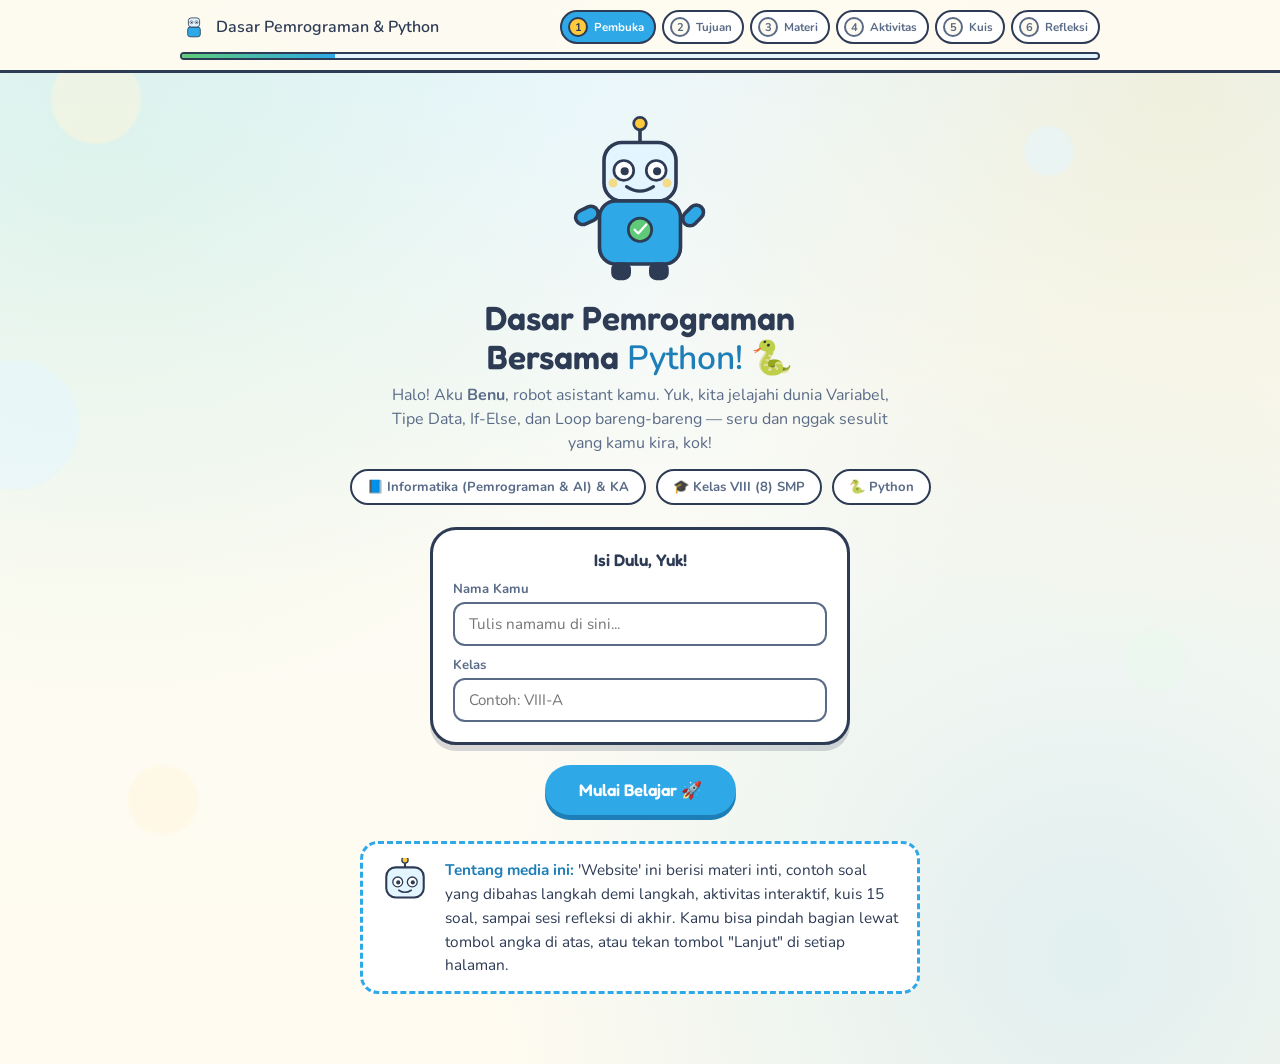
==== materi/basicProg_Python.html @ e9751163 "adding my 1st matter yay lets celebrate! XD" ====
<!DOCTYPE html>
<html lang="id">
<head>
<meta charset="UTF-8">
<meta name="viewport" content="width=device-width, initial-scale=1.0">
<title>Petualangan Koding Bersama Python — Kelas 8 SMP</title>
<link rel="preconnect" href="https://fonts.googleapis.com">
<link rel="preconnect" href="https://fonts.gstatic.com" crossorigin>
<link href="https://fonts.googleapis.com/css2?family=Fredoka:wght@400;500;600;700&family=Nunito:wght@400;600;700;800&family=Fira+Code:wght@400;500&display=swap" rel="stylesheet">
<style>
:root{
  --blue:#2FA8E8; --blue-dark:#1E7FB8; --blue-light:#E3F5FF;
  --yellow:#FFC93C; --yellow-dark:#E8A800; --yellow-light:#FFF6DC;
  --green:#5FCB79; --green-dark:#3FA857; --green-light:#E7F9EC;
  --red:#FF6F6F; --red-dark:#E14F4F; --red-light:#FFEBEB;
  --navy:#2D3B55; --navy-soft:#5A6B87;
  --cream:#FFFBF0; --white:#FFFFFF;
  --editor:#25324A; --editor-line:#3A4A68;
  --radius-lg:26px; --radius-md:18px; --radius-sm:12px;
}
*{margin:0;padding:0;box-sizing:border-box;}
html{scroll-behavior:smooth;}
body{
  font-family:'Nunito',sans-serif;
  background:
    radial-gradient(circle at 8% 12%, rgba(95,203,121,0.12) 0, transparent 40%),
    radial-gradient(circle at 92% 8%, rgba(255,201,60,0.16) 0, transparent 38%),
    radial-gradient(circle at 85% 90%, rgba(47,168,232,0.14) 0, transparent 42%),
    linear-gradient(180deg,#EAF7FF 0%, #FDFBF3 55%, #FFFBF0 100%);
  color:var(--navy);
  min-height:100vh;
  overflow-x:hidden;
  padding-bottom:40px;
}
h1,h2,h3,h4,.font-heading{font-family:'Fredoka',sans-serif;font-weight:600;}
p,li,label,span,input,textarea,button{font-family:'Nunito',sans-serif;}
code,.code-font{font-family:'Fira Code',monospace;}
a{color:var(--blue-dark);}
button{cursor:pointer;border:none;font-family:'Fredoka',sans-serif;}
::selection{background:var(--yellow);color:var(--navy);}

/* ===== decorative floating shapes (background only) ===== */
.bg-shapes{position:fixed;inset:0;z-index:-1;pointer-events:none;overflow:hidden;}
.bg-shapes span{position:absolute;border-radius:50%;opacity:0.5;filter:blur(1px);}
.bg-shapes span:nth-child(1){width:90px;height:90px;background:var(--yellow-light);top:6%;left:4%;}
.bg-shapes span:nth-child(2){width:60px;height:60px;background:var(--green-light);top:70%;left:88%;}
.bg-shapes span:nth-child(3){width:130px;height:130px;background:var(--blue-light);top:40%;left:-4%;}
.bg-shapes span:nth-child(4){width:70px;height:70px;background:var(--yellow-light);top:85%;left:10%;}
.bg-shapes span:nth-child(5){width:50px;height:50px;background:var(--blue-light);top:14%;left:80%;}

/* ===== top progress / nav ===== */
.topbar{
  position:sticky;top:0;z-index:50;
  background:rgba(255,251,240,0.92);backdrop-filter:blur(6px);
  border-bottom:3px solid var(--navy);
  padding:10px 16px;
}
.topbar-inner{max-width:920px;margin:0 auto;display:flex;align-items:center;gap:14px;}
.topbar-title{font-family:'Fredoka',sans-serif;font-weight:600;font-size:1rem;color:var(--navy);white-space:nowrap;display:flex;align-items:center;gap:8px;}
.topbar-title svg{width:28px;height:28px;flex-shrink:0;}
.steps{display:flex;gap:6px;flex:1;justify-content:flex-end;}
.step-dot{
  display:flex;align-items:center;gap:6px;background:var(--white);
  border:2px solid var(--navy);border-radius:999px;padding:5px 10px 5px 6px;
  font-size:0.72rem;font-weight:700;color:var(--navy-soft);
  transition:all .18s ease;white-space:nowrap;
}
.step-dot .num{
  width:20px;height:20px;border-radius:50%;background:var(--cream);
  display:flex;align-items:center;justify-content:center;font-size:0.7rem;
  border:2px solid var(--navy-soft);color:var(--navy-soft);
}
.step-dot.active{background:var(--blue);color:var(--white);border-color:var(--navy);}
.step-dot.active .num{background:var(--yellow);border-color:var(--navy);color:var(--navy);}
.step-dot.done{background:var(--green-light);border-color:var(--green-dark);color:var(--green-dark);}
.step-dot.done .num{background:var(--green);border-color:var(--green-dark);color:var(--white);}
.step-label{display:none;}
@media(min-width:760px){.step-label{display:inline;}}

.progressbar-track{height:8px;background:var(--blue-light);border-radius:999px;max-width:920px;margin:8px auto 0;overflow:hidden;border:2px solid var(--navy);}
.progressbar-fill{height:100%;background:linear-gradient(90deg,var(--green),var(--blue));width:16.6%;transition:width .35s ease;}

/* ===== layout ===== */
.wrap{max-width:900px;margin:0 auto;padding:28px 18px 10px;}
.section{display:none;animation:none;}
.section.active{display:block;}
.section-head{margin-bottom:22px;}
.eyebrow-icon{display:flex;align-items:center;gap:12px;margin-bottom:6px;}
.eyebrow-icon svg{width:44px;height:44px;flex-shrink:0;}
.section-head h2{font-size:1.7rem;color:var(--navy);}
.section-sub{color:var(--navy-soft);font-size:1rem;margin-top:4px;line-height:1.5;}

/* ===== generic card / panel ===== */
.panel{
  background:var(--white);border:3px solid var(--navy);border-radius:var(--radius-lg);
  padding:22px 22px;margin-bottom:20px;position:relative;
  box-shadow:0 6px 0 rgba(45,59,85,0.18);
}
.panel.blue{background:var(--blue-light);}
.panel.yellow{background:var(--yellow-light);}
.panel.green{background:var(--green-light);}

/* speech-bubble tip box from Kodi */
.kodi-tip{
  display:flex;gap:14px;align-items:flex-start;
  background:var(--white);border:3px dashed var(--blue);
  border-radius:var(--radius-md);padding:14px 16px;margin:18px 0;
}
.kodi-tip .kodi-avatar{width:52px;height:52px;flex-shrink:0;}
.kodi-tip .tip-text{font-size:0.96rem;line-height:1.55;}
.kodi-tip .tip-text b{color:var(--blue-dark);}

/* real-life connection callout */
.life-box{
  background:var(--green-light);border:3px solid var(--green-dark);
  border-radius:var(--radius-md);padding:14px 18px;margin:16px 0;
  display:flex;gap:12px;align-items:flex-start;
}
.life-box svg{width:34px;height:34px;flex-shrink:0;margin-top:2px;}
.life-box .life-text{font-size:0.95rem;line-height:1.55;}
.life-box .life-text b{color:var(--green-dark);}

/* code editor block */
.code-block{
  background:var(--editor);border-radius:var(--radius-md);
  overflow:hidden;margin:16px 0;border:3px solid var(--navy);
}
.code-block .code-titlebar{
  background:var(--editor-line);padding:8px 14px;display:flex;align-items:center;gap:8px;
}
.code-block .dot{width:11px;height:11px;border-radius:50%;}
.code-block .dot.r{background:#FF6F6F;} .code-block .dot.y{background:#FFC93C;} .code-block .dot.g{background:#5FCB79;}
.code-block .code-filename{color:#B9C6E0;font-size:0.75rem;margin-left:6px;font-family:'Fira Code',monospace;}
.code-block pre{
  margin:0;padding:16px 18px;overflow-x:auto;color:#EAF2FF;
  font-family:'Fira Code',monospace;font-size:0.88rem;line-height:1.65;
}
.code-block .cm{color:#7FDBA4;} .code-block .st{color:#FFD37F;} .code-block .kw{color:#7FC4FF;} .code-block .nu{color:#FFB4E6;}
.code-out{
  background:#1B2436;border-top:2px solid var(--editor-line);padding:10px 18px;
  font-family:'Fira Code',monospace;font-size:0.84rem;color:#9BE6B4;
}
.code-out .lbl{color:#7A8AAE;display:block;font-size:0.72rem;margin-bottom:3px;letter-spacing:0.3px;}

/* buttons */
.btn{
  font-weight:600;font-size:0.98rem;border-radius:999px;padding:13px 26px;
  transition:transform .12s ease, box-shadow .12s ease;display:inline-flex;align-items:center;gap:8px;
}
.btn:active{transform:translateY(3px);}
.btn-primary{background:var(--blue);color:var(--white);box-shadow:0 5px 0 var(--blue-dark);}
.btn-primary:active{box-shadow:0 2px 0 var(--blue-dark);}
.btn-yellow{background:var(--yellow);color:var(--navy);box-shadow:0 5px 0 var(--yellow-dark);}
.btn-yellow:active{box-shadow:0 2px 0 var(--yellow-dark);}
.btn-green{background:var(--green);color:var(--white);box-shadow:0 5px 0 var(--green-dark);}
.btn-green:active{box-shadow:0 2px 0 var(--green-dark);}
.btn-outline{background:var(--white);color:var(--navy);border:3px solid var(--navy);box-shadow:0 5px 0 var(--navy);}
.btn-outline:active{box-shadow:0 2px 0 var(--navy);}
.btn:disabled{opacity:0.45;cursor:not-allowed;transform:none;}
.btn-row{display:flex;gap:12px;flex-wrap:wrap;margin-top:22px;justify-content:space-between;}

/* tabs (materi inti) */
.tabbar{display:flex;gap:8px;flex-wrap:wrap;margin-bottom:18px;}
.tab-btn{
  background:var(--white);border:3px solid var(--navy);border-radius:999px;
  padding:9px 16px;font-weight:600;font-size:0.88rem;color:var(--navy-soft);
  display:flex;align-items:center;gap:7px;
}
.tab-btn svg{width:20px;height:20px;}
.tab-btn.active{background:var(--navy);color:var(--white);}
.tab-panel{display:none;}
.tab-panel.active{display:block;animation:fadein .25s ease;}
@keyframes fadein{from{opacity:0;transform:translateY(6px);}to{opacity:1;transform:translateY(0);}}

/* activity cards */
.activity-nav{display:flex;gap:10px;flex-wrap:wrap;margin-bottom:18px;}
.activity-panel{display:none;}
.activity-panel.active{display:block;}
.mini-box{
  background:var(--cream);border:2.5px solid var(--navy-soft);border-radius:var(--radius-md);
  padding:16px;margin:14px 0;
}

/* Variable Box activity */
.varbox-input-row{display:flex;gap:10px;flex-wrap:wrap;margin:14px 0;}
.varbox-input-row input{
  flex:1;min-width:180px;padding:12px 16px;border-radius:999px;border:3px solid var(--navy);
  font-size:1rem;font-family:'Fira Code',monospace;
}
.varbox-result{
  margin-top:16px;display:flex;align-items:center;gap:18px;flex-wrap:wrap;
}
.box-3d{
  width:130px;height:100px;background:var(--yellow);border:3px solid var(--navy);border-radius:14px;
  display:flex;align-items:center;justify-content:center;font-family:'Fira Code',monospace;
  font-weight:600;font-size:1rem;color:var(--navy);text-align:center;padding:8px;
  box-shadow:0 6px 0 var(--yellow-dark);word-break:break-all;transform:scale(0.85);opacity:0;
  transition:all .3s cubic-bezier(.34,1.56,.64,1);
}
.box-3d.show{transform:scale(1);opacity:1;}
.type-tag{
  padding:8px 16px;border-radius:999px;font-weight:700;font-size:0.9rem;color:var(--white);
  opacity:0;transform:translateY(8px);transition:all .3s ease;
}
.type-tag.show{opacity:1;transform:translateY(0);}
.type-int{background:var(--blue);} .type-float{background:var(--green-dark);}
.type-str{background:var(--yellow-dark);} .type-bool{background:#B07AE0;}

/* if-else simulator */
.scenario-tabs{display:flex;gap:8px;margin-bottom:14px;flex-wrap:wrap;}
.flow-diagram{display:flex;flex-direction:column;align-items:center;gap:0;margin:20px 0;font-size:0.9rem;font-weight:700;}
.flow-node{border:3px solid var(--navy);border-radius:14px;padding:10px 18px;background:var(--white);min-width:200px;text-align:center;}
.flow-node.cond{border-radius:50px;background:var(--blue-light);}
.flow-arrow{font-size:1.3rem;color:var(--navy-soft);margin:2px 0;}
.flow-branches{display:flex;gap:30px;margin-top:4px;}
.flow-branch{display:flex;flex-direction:column;align-items:center;opacity:0.4;transition:all .25s ease;}
.flow-branch.active{opacity:1;}
.flow-branch .flow-node{background:var(--cream);}
.flow-branch.active.yes .flow-node{background:var(--green);color:var(--white);}
.flow-branch.active.no .flow-node{background:var(--red);color:var(--white);}
.scenario-input{display:flex;gap:10px;align-items:center;margin:14px 0;flex-wrap:wrap;}
.scenario-input input,.scenario-input select{padding:11px 15px;border-radius:999px;border:3px solid var(--navy);font-family:'Fira Code',monospace;font-size:0.95rem;}
.console-out{background:var(--editor);color:#9BE6B4;font-family:'Fira Code',monospace;border-radius:12px;padding:12px 16px;margin-top:14px;min-height:24px;font-size:0.9rem;}

/* loop stepper */
.loop-track{background:var(--blue-light);border:3px solid var(--navy);border-radius:var(--radius-md);padding:24px 16px;margin:16px 0;position:relative;overflow-x:auto;}
.loop-path{display:flex;gap:10px;min-width:max-content;padding-bottom:10px;}
.loop-cell{width:56px;height:56px;border-radius:12px;background:var(--white);border:3px solid var(--navy-soft);display:flex;align-items:center;justify-content:center;font-family:'Fira Code',monospace;font-weight:600;position:relative;flex-shrink:0;}
.loop-cell.filled{background:var(--yellow);border-color:var(--yellow-dark);}
.loop-cell.current{background:var(--green);border-color:var(--green-dark);color:var(--white);transform:scale(1.1);}
.loop-robot{position:absolute;top:-38px;font-size:1.8rem;transition:left .35s ease;left:16px;}
.loop-info{display:flex;justify-content:space-between;align-items:center;margin-top:14px;flex-wrap:wrap;gap:10px;}
.loop-stat{background:var(--white);border:2.5px solid var(--navy);border-radius:999px;padding:8px 16px;font-weight:700;font-size:0.9rem;}

/* matching game */
.match-grid{display:grid;grid-template-columns:1fr;gap:20px;}
@media(min-width:640px){.match-grid{grid-template-columns:1fr 1fr;}}
.match-col{display:flex;flex-direction:column;gap:10px;}
.match-card{
  background:var(--white);border:3px solid var(--navy);border-radius:var(--radius-sm);
  padding:12px 16px;font-size:0.92rem;font-weight:700;text-align:left;transition:all .15s ease;
}
.match-card.selected{background:var(--blue);color:var(--white);}
.match-card.correct{background:var(--green);color:var(--white);border-color:var(--green-dark);}
.match-card.wrong-flash{background:var(--red);color:var(--white);}
.match-card.matched-hide{visibility:hidden;}

/* quiz */
.quiz-progress-text{font-weight:700;color:var(--navy-soft);margin-bottom:10px;font-size:0.9rem;}
.quiz-card{background:var(--white);border:4px solid var(--navy);border-radius:var(--radius-lg);padding:24px;box-shadow:0 8px 0 rgba(45,59,85,0.18);}
.quiz-question{font-size:1.12rem;font-weight:700;margin-bottom:16px;line-height:1.5;}
.quiz-options{display:flex;flex-direction:column;gap:10px;}
.opt-btn{
  background:var(--cream);border:3px solid var(--navy-soft);border-radius:var(--radius-md);
  padding:13px 18px;text-align:left;font-size:0.98rem;font-weight:600;color:var(--navy);
  display:flex;gap:10px;align-items:center;transition:all .15s ease;
}
.opt-btn .opt-letter{width:26px;height:26px;border-radius:50%;background:var(--white);border:2.5px solid var(--navy-soft);display:flex;align-items:center;justify-content:center;font-size:0.8rem;flex-shrink:0;}
.opt-btn:hover:not(:disabled){border-color:var(--blue);}
.opt-btn.tf-btn{justify-content:center;font-family:'Fredoka',sans-serif;font-size:1.05rem;}
.opt-btn.correct-answer{background:var(--green-light);border-color:var(--green-dark);}
.opt-btn.correct-answer .opt-letter{background:var(--green);border-color:var(--green-dark);color:var(--white);}
.opt-btn.wrong-answer{background:var(--red-light);border-color:var(--red-dark);}
.opt-btn.wrong-answer .opt-letter{background:var(--red);border-color:var(--red-dark);color:var(--white);}
.opt-btn:disabled{cursor:default;}
.feedback-panel{margin-top:18px;border-radius:var(--radius-md);padding:16px 18px;display:none;gap:12px;align-items:flex-start;}
.feedback-panel.show{display:flex;}
.feedback-panel.correct{background:var(--green-light);border:3px solid var(--green-dark);}
.feedback-panel.wrong{background:var(--yellow-light);border:3px solid var(--yellow-dark);}
.feedback-panel svg{width:34px;height:34px;flex-shrink:0;}
.feedback-panel .fb-title{font-family:'Fredoka',sans-serif;font-weight:600;font-size:1.02rem;margin-bottom:4px;}
.feedback-panel.correct .fb-title{color:var(--green-dark);}
.feedback-panel.wrong .fb-title{color:var(--yellow-dark);}
.feedback-panel .fb-text{font-size:0.92rem;line-height:1.5;color:var(--navy);}

.quiz-result{text-align:center;padding:10px 0;}
.score-ring{width:170px;height:170px;border-radius:50%;background:conic-gradient(var(--green) calc(var(--pct,0)*1%), var(--blue-light) 0);display:flex;align-items:center;justify-content:center;margin:10px auto 18px;border:4px solid var(--navy);}
.score-ring-inner{width:130px;height:130px;border-radius:50%;background:var(--white);display:flex;flex-direction:column;align-items:center;justify-content:center;}
.score-ring-inner .big{font-size:2.1rem;font-family:'Fredoka',sans-serif;font-weight:600;}
.score-ring-inner .small{font-size:0.8rem;color:var(--navy-soft);font-weight:700;}

/* reflection */
.emoji-scale{display:flex;gap:10px;justify-content:center;flex-wrap:wrap;margin:16px 0;}
.emoji-btn{font-size:2rem;background:var(--white);border:3px solid var(--navy-soft);border-radius:16px;padding:10px 14px;transition:all .15s ease;}
.emoji-btn.selected{background:var(--yellow);border-color:var(--yellow-dark);transform:scale(1.12);}
.pick-row{display:flex;gap:8px;flex-wrap:wrap;margin:14px 0;}
.pick-chip{background:var(--white);border:2.5px solid var(--navy-soft);border-radius:999px;padding:9px 15px;font-size:0.88rem;font-weight:700;color:var(--navy-soft);}
.pick-chip.selected{background:var(--blue);color:var(--white);border-color:var(--blue-dark);}
.reflect-textarea{width:100%;border:3px solid var(--navy);border-radius:var(--radius-md);padding:13px 16px;font-size:0.95rem;font-family:'Nunito',sans-serif;resize:vertical;min-height:80px;}

/* certificate */
.certificate{
  background:var(--white);border:6px double var(--navy);border-radius:var(--radius-lg);
  padding:34px 26px;text-align:center;margin-top:20px;position:relative;
}
.certificate .cert-name{font-family:'Fredoka',sans-serif;font-size:1.7rem;color:var(--blue-dark);margin:10px 0;border-bottom:3px solid var(--yellow);display:inline-block;padding-bottom:4px;}
.certificate .cert-medal{width:70px;height:70px;margin:0 auto 8px;}

/* cover */
.cover-wrap{text-align:center;padding:10px 0 20px;}
.cover-mascot{width:180px;height:180px;margin:0 auto 6px;}
.cover-title{font-size:2.1rem;line-height:1.15;margin:8px 0 6px;color:var(--navy);}
.cover-title .hl{color:var(--blue-dark);}
.cover-badges{display:flex;justify-content:center;gap:10px;flex-wrap:wrap;margin:14px 0 22px;}
.badge{background:var(--white);border:2.5px solid var(--navy);border-radius:999px;padding:7px 15px;font-size:0.82rem;font-weight:700;color:var(--navy-soft);}
.identity-form{background:var(--white);border:3px solid var(--navy);border-radius:var(--radius-lg);padding:20px;max-width:420px;margin:0 auto 20px;text-align:left;box-shadow:0 6px 0 rgba(45,59,85,0.18);}
.identity-form label{font-size:0.82rem;font-weight:700;color:var(--navy-soft);display:block;margin:10px 0 4px;}
.identity-form input{width:100%;padding:10px 14px;border-radius:12px;border:2.5px solid var(--navy-soft);font-size:0.95rem;}
.identity-form input:first-of-type{margin-top:0;}

/* objective list */
.obj-list{list-style:none;display:flex;flex-direction:column;gap:12px;margin:16px 0;}
.obj-list li{display:flex;gap:14px;align-items:flex-start;background:var(--white);border:2.5px solid var(--navy);border-radius:var(--radius-md);padding:14px 16px;}
.obj-list .obj-icon{width:34px;height:34px;flex-shrink:0;background:var(--blue);border-radius:50%;display:flex;align-items:center;justify-content:center;color:var(--white);font-weight:700;font-family:'Fredoka',sans-serif;}
.obj-list li p{font-size:0.95rem;line-height:1.5;}

/* footer nav */
.footer-note{text-align:center;color:var(--navy-soft);font-size:0.82rem;margin-top:34px;padding-top:14px;border-top:2px dashed var(--blue-light);}

/* confetti canvas */
.confetti-canvas{position:fixed;inset:0;pointer-events:none;z-index:999;}

@media print{
  .topbar,.progressbar-track,.btn-row,.section:not(#section-refleksi){display:none !important;}
  #section-refleksi{display:block !important;}
  #section-refleksi > *:not(#printArea){display:none !important;}
  body{background:white;}
}

@media(max-width:480px){
  .cover-title{font-size:1.6rem;}
  .panel{padding:16px;}
  .flow-branches{gap:14px;}
}
</style>
</head>
<body>
<div class="bg-shapes"><span></span><span></span><span></span><span></span><span></span></div>
<div class="topbar">
  <div class="topbar-inner">
    <div class="topbar-title">
      <svg viewBox="0 0 200 200" xmlns="http://www.w3.org/2000/svg"><rect x="55" y="100" width="90" height="70" rx="18" fill="#2FA8E8" stroke="#2D3B55" stroke-width="6"/><rect x="60" y="35" width="80" height="65" rx="20" fill="#E3F5FF" stroke="#2D3B55" stroke-width="6"/><circle cx="82" cy="66" r="11" fill="#FFFFFF" stroke="#2D3B55" stroke-width="4"/><circle cx="118" cy="66" r="11" fill="#FFFFFF" stroke="#2D3B55" stroke-width="4"/><circle cx="83" cy="67" r="5" fill="#2D3B55"/><circle cx="119" cy="67" r="5" fill="#2D3B55"/></svg>
      <span>Dasar Pemrograman & Python</span>
    </div>
    <div class="steps" id="stepNav">
      <button class="step-dot" data-target="section-cover"><span class="num">1</span><span class="step-label">Pembuka</span></button>
      <button class="step-dot" data-target="section-tujuan"><span class="num">2</span><span class="step-label">Tujuan</span></button>
      <button class="step-dot" data-target="section-materi"><span class="num">3</span><span class="step-label">Materi</span></button>
      <button class="step-dot" data-target="section-aktivitas"><span class="num">4</span><span class="step-label">Aktivitas</span></button>
      <button class="step-dot" data-target="section-kuis"><span class="num">5</span><span class="step-label">Kuis</span></button>
      <button class="step-dot" data-target="section-refleksi"><span class="num">6</span><span class="step-label">Refleksi</span></button>
    </div>
  </div>
  <div class="progressbar-track"><div class="progressbar-fill" id="progressFill"></div></div>
</div>

<div class="wrap">

<!-- ============ SECTION 1: COVER & IDENTITAS ============ -->
<section class="section active" id="section-cover">
  <div class="cover-wrap">
    <div class="cover-mascot">
      <svg viewBox="0 0 200 200" xmlns="http://www.w3.org/2000/svg">
        <line x1="100" y1="35" x2="100" y2="18" stroke="#2D3B55" stroke-width="4" stroke-linecap="round"/>
        <circle cx="100" cy="14" r="7" fill="#FFC93C" stroke="#2D3B55" stroke-width="3"/>
        <rect x="60" y="35" width="80" height="65" rx="20" fill="#E3F5FF" stroke="#2D3B55" stroke-width="4"/>
        <circle cx="82" cy="66" r="11" fill="#FFFFFF" stroke="#2D3B55" stroke-width="3"/>
        <circle cx="118" cy="66" r="11" fill="#FFFFFF" stroke="#2D3B55" stroke-width="3"/>
        <circle cx="83" cy="67" r="4.5" fill="#2D3B55"/>
        <circle cx="119" cy="67" r="4.5" fill="#2D3B55"/>
        <path d="M85 84 Q100 94 115 84" stroke="#2D3B55" stroke-width="3.5" fill="none" stroke-linecap="round"/>
        <circle cx="70" cy="80" r="5" fill="#FFC93C" opacity="0.6"/>
        <circle cx="130" cy="80" r="5" fill="#FFC93C" opacity="0.6"/>
        <rect x="55" y="100" width="90" height="70" rx="18" fill="#2FA8E8" stroke="#2D3B55" stroke-width="4"/>
        <circle cx="100" cy="132" r="13" fill="#5FCB79" stroke="#2D3B55" stroke-width="3"/>
        <path d="M94 132 L98 136 L107 126" stroke="#FFFFFF" stroke-width="2.5" fill="none" stroke-linecap="round" stroke-linejoin="round"/>
        <rect x="28" y="108" width="26" height="16" rx="8" fill="#2FA8E8" stroke="#2D3B55" stroke-width="4" transform="rotate(-25 41 116)"/>
        <rect x="146" y="108" width="26" height="16" rx="8" fill="#2FA8E8" stroke="#2D3B55" stroke-width="4" transform="rotate(-45 159 116)"/>
        <rect x="68" y="168" width="22" height="20" rx="8" fill="#2D3B55"/>
        <rect x="110" y="168" width="22" height="20" rx="8" fill="#2D3B55"/>
      </svg>
    </div>
    <h1 class="cover-title">Dasar Pemrograman<br>Bersama <span class="hl">Python!</span> 🐍</h1>
    <p class="section-sub" style="max-width:520px;margin:0 auto;">Halo! Aku <b>Benu</b>, robot asistant kamu. Yuk, kita jelajahi dunia Variabel, Tipe Data, If-Else, dan Loop bareng-bareng — seru dan nggak sesulit yang kamu kira, kok!</p>
    <div class="cover-badges">
      <span class="badge">📘 Informatika (Pemrograman & AI) &amp; KA</span>
      <span class="badge">🎓 Kelas VIII (8) SMP</span>
      <span class="badge">🐍 Python</span>
    </div>

    <div class="identity-form">
      <h3 style="font-size:1.05rem;text-align:center;">Isi Dulu, Yuk!</h3>
      <label for="inpNama">Nama Kamu</label>
      <input type="text" id="inpNama" placeholder="Tulis namamu di sini...">
      <label for="inpKelas">Kelas</label>
      <input type="text" id="inpKelas" placeholder="Contoh: VIII-A">
    </div>

    <button class="btn btn-primary" onclick="goToSection('section-tujuan')" style="font-size:1.05rem;padding:15px 34px;">Mulai Belajar 🚀</button>

    <div class="kodi-tip" style="max-width:560px;margin:26px auto 0;text-align:left;">
      <div class="kodi-avatar"><svg viewBox="0 0 100 90" xmlns="http://www.w3.org/2000/svg"><line x1="50" y1="18" x2="50" y2="4" stroke="#2D3B55" stroke-width="4" stroke-linecap="round"/><circle cx="50" cy="4" r="6" fill="#FFC93C" stroke="#2D3B55" stroke-width="2.5"/><rect x="14" y="18" width="72" height="58" rx="18" fill="#E3F5FF" stroke="#2D3B55" stroke-width="4"/><circle cx="36" cy="46" r="9.5" fill="#FFFFFF" stroke="#2D3B55" stroke-width="2.5"/><circle cx="64" cy="46" r="9.5" fill="#FFFFFF" stroke="#2D3B55" stroke-width="2.5"/><circle cx="37" cy="47" r="4" fill="#2D3B55"/><circle cx="65" cy="47" r="4" fill="#2D3B55"/><path d="M38 62 Q50 70 62 62" stroke="#2D3B55" stroke-width="3" fill="none" stroke-linecap="round"/></svg></div>
      <div class="tip-text"><b>Tentang media ini:</b> 'Website' ini berisi materi inti, contoh soal yang dibahas langkah demi langkah, aktivitas interaktif, kuis 15 soal, sampai sesi refleksi di akhir. Kamu bisa pindah bagian lewat tombol angka di atas, atau tekan tombol "Lanjut" di setiap halaman.</div>
    </div>
  </div>
</section>

<!-- ============ SECTION 2: TUJUAN PEMBELAJARAN ============ -->
<section class="section" id="section-tujuan">
  <div class="section-head">
    <div class="eyebrow-icon">
      <svg viewBox="0 0 24 24" fill="none" xmlns="http://www.w3.org/2000/svg" style="color:var(--blue)"><circle cx="12" cy="12" r="9" stroke="currentColor" stroke-width="2"/><circle cx="12" cy="12" r="5" stroke="currentColor" stroke-width="2"/><circle cx="12" cy="12" r="1.5" fill="currentColor"/></svg>
      <h2>Tujuan Pembelajaran</h2>
    </div>
    <p class="section-sub">Sebelum mulai, enaknya kita tahu dulu mau menuju ke mana. Ini dia target belajar kita hari ini — anggap saja ini "peta harta karun" supaya kamu tahu apa yang akan kamu kuasai di akhir perjalanan.</p>
  </div>

  <div class="panel">
    <ul class="obj-list">
      <li><span class="obj-icon">1</span><p>Siswa dapat <b>mengenal dan memahami konsep Variabel</b> dalam bahasa pemrograman Python — apa itu variabel, dan bagaimana cara membuatnya.</p></li>
      <li><span class="obj-icon">2</span><p>Siswa dapat <b>mengidentifikasi berbagai Tipe Data</b> dalam Python (angka bulat, angka desimal, teks, dan benar/salah).</p></li>
      <li><span class="obj-icon">3</span><p>Siswa dapat <b>memahami dan menerapkan struktur If-Else (percabangan)</b> untuk membuat program yang bisa "mengambil keputusan".</p></li>
      <li><span class="obj-icon">4</span><p>Siswa dapat <b>memahami dan menerapkan Loop (perulangan)</b> untuk membuat program mengulang sebuah proses tanpa menulis kode berkali-kali.</p></li>
      <li><span class="obj-icon">5</span><p>Siswa dapat <b>memahami manfaat konsep pemrograman ini untuk kehidupan nyata</b>, dan menyadari bahwa keempatnya bukan cuma teori, tapi ada di banyak teknologi yang kita pakai sehari-hari.</p></li>
    </ul>

    <div class="kodi-tip">
      <div class="kodi-avatar"><svg viewBox="0 0 100 90" xmlns="http://www.w3.org/2000/svg"><line x1="50" y1="18" x2="50" y2="4" stroke="#2D3B55" stroke-width="4" stroke-linecap="round"/><circle cx="50" cy="4" r="6" fill="#FFC93C" stroke="#2D3B55" stroke-width="2.5"/><rect x="14" y="18" width="72" height="58" rx="18" fill="#E3F5FF" stroke="#2D3B55" stroke-width="4"/><circle cx="36" cy="46" r="9.5" fill="#FFFFFF" stroke="#2D3B55" stroke-width="2.5"/><circle cx="64" cy="46" r="9.5" fill="#FFFFFF" stroke="#2D3B55" stroke-width="2.5"/><circle cx="37" cy="47" r="4" fill="#2D3B55"/><circle cx="65" cy="47" r="4" fill="#2D3B55"/><path d="M38 62 Q50 70 62 62" stroke="#2D3B55" stroke-width="3" fill="none" stroke-linecap="round"/></svg></div>
      <div class="tip-text"><b>Kenapa 4 konsep ini penting?</b> Variabel dan Tipe Data adalah "bahan dasar" setiap program — semua data yang diolah komputer disimpan lewat variabel. Sementara If-Else dan Loop adalah "otak" program: If-Else membuat program bisa mengambil keputusan, dan Loop membuat program bisa bekerja berulang kali secara otomatis. Hampir semua aplikasi yang kamu pakai — game, media sosial, aplikasi belanja online — dibangun dari kombinasi 4 hal ini!</div>
    </div>
  </div>

  <div class="btn-row">
    <button class="btn btn-outline" onclick="goToSection('section-cover')">← Kembali</button>
    <button class="btn btn-primary" onclick="goToSection('section-materi')">Lanjut ke Materi Inti →</button>
  </div>
</section>

<!-- ============ SECTION 3: MATERI INTI ============ -->
<section class="section" id="section-materi">
  <div class="section-head">
    <div class="eyebrow-icon">
      <svg viewBox="0 0 24 24" fill="none" xmlns="http://www.w3.org/2000/svg" style="color:var(--blue)"><path d="M4 9L12 5L20 9V19C20 20 19 21 18 21H6C5 21 4 20 4 19V9Z" stroke="currentColor" stroke-width="2" stroke-linejoin="round"/><path d="M4 9L12 13L20 9" stroke="currentColor" stroke-width="2" stroke-linejoin="round"/><path d="M12 13V21" stroke="currentColor" stroke-width="2"/></svg>
      <h2>Materi Inti</h2>
    </div>
    <p class="section-sub">Ini bagian paling penting! Pelajari satu per satu lewat tab di bawah. Setiap topik ada penjelasan, contoh kode yang dibahas langkah demi langkah, dan kaitannya dengan kehidupan sehari-hari.</p>
  </div>

  <div class="tabbar" id="materiTabbar">
    <button class="tab-btn active" data-tab="tab-variabel"><svg viewBox="0 0 24 24" fill="none"><path d="M4 9L12 5L20 9V19C20 20 19 21 18 21H6C5 21 4 20 4 19V9Z" stroke="currentColor" stroke-width="2" stroke-linejoin="round"/><path d="M4 9L12 13L20 9" stroke="currentColor" stroke-width="2" stroke-linejoin="round"/></svg>Variabel</button>
    <button class="tab-btn" data-tab="tab-tipedata"><svg viewBox="0 0 24 24" fill="none"><path d="M12 3L21 8L12 13L3 8L12 3Z" stroke="currentColor" stroke-width="2" stroke-linejoin="round"/><path d="M3 12L12 17L21 12" stroke="currentColor" stroke-width="2" stroke-linejoin="round"/></svg>Tipe Data</button>
    <button class="tab-btn" data-tab="tab-ifelse"><svg viewBox="0 0 24 24" fill="none"><path d="M12 3V21" stroke="currentColor" stroke-width="2"/><path d="M12 7H19L17 9.5L19 12H12" stroke="currentColor" stroke-width="2" stroke-linejoin="round"/><path d="M12 12H5L7 14.5L5 17H12" stroke="currentColor" stroke-width="2" stroke-linejoin="round"/></svg>If-Else</button>
    <button class="tab-btn" data-tab="tab-loop"><svg viewBox="0 0 24 24" fill="none"><path d="M4 12C4 7.58 7.58 4 12 4C15 4 17.5 5.5 19 8" stroke="currentColor" stroke-width="2" stroke-linecap="round"/><path d="M19 3V8H14" stroke="currentColor" stroke-width="2" stroke-linejoin="round"/><path d="M20 12C20 16.42 16.42 20 12 20C9 20 6.5 18.5 5 16" stroke="currentColor" stroke-width="2" stroke-linecap="round"/><path d="M5 21V16H10" stroke="currentColor" stroke-width="2" stroke-linejoin="round"/></svg>Loop</button>
    <button class="tab-btn" data-tab="tab-manfaat"><svg viewBox="0 0 24 24" fill="none"><path d="M9 18H15M10 21H14" stroke="currentColor" stroke-width="2" stroke-linecap="round"/><path d="M12 3C8.5 3 6 5.7 6 9C6 11.2 7.2 12.7 8.2 13.8C8.8 14.5 9 15 9 15.5V16H15V15.5C15 15 15.2 14.5 15.8 13.8C16.8 12.7 18 11.2 18 9C18 5.7 15.5 3 12 3Z" stroke="currentColor" stroke-width="2" stroke-linejoin="round"/></svg>Manfaat</button>
  </div>

  <!-- TAB: VARIABEL -->
  <div class="tab-panel active" id="tab-variabel">
    <div class="panel">
      <h3>Apa itu Variabel?</h3>
      <p style="margin-top:8px;line-height:1.6;">Bayangkan variabel seperti <b>kotak penyimpanan berlabel</b>. Kamu bisa taruh sesuatu di dalam kotak itu, memberinya nama, lalu mengambil atau mengganti isinya kapan saja. Dalam Python, variabel bekerja persis seperti itu: sebuah <b>nama</b> yang menyimpan sebuah <b>nilai</b>, supaya nilai tersebut bisa dipakai lagi nanti di kode kita.</p>

      <div class="code-block">
        <div class="code-titlebar"><span class="dot r"></span><span class="dot y"></span><span class="dot g"></span><span class="code-filename">sintaks_variabel.py</span></div>
        <pre><span class="cm"># Cara membuat variabel di Python</span>
nama_variabel <span class="kw">=</span> nilai</pre>
      </div>

      <div class="mini-box">
        <b>Aturan penamaan variabel di Python:</b>
        <ul style="margin:8px 0 0 20px;line-height:1.7;">
          <li>Tidak boleh diawali dengan angka (contoh: <code>2skor</code> ❌, <code>skor2</code> ✅)</li>
          <li>Tidak boleh mengandung spasi (gunakan garis bawah "_" sebagai gantinya)</li>
          <li>Bersifat <i>case-sensitive</i> — <code>Nilai</code> dan <code>nilai</code> dianggap variabel yang berbeda!</li>
          <li>Sebaiknya menggunakan nama yang jelas maknanya, misalnya <code>umur</code>, bukan <code>x</code></li>
        </ul>
      </div>

      <h3 style="margin-top:20px;">Contoh &amp; Pembahasan</h3>
      <div class="code-block">
        <div class="code-titlebar"><span class="dot r"></span><span class="dot y"></span><span class="dot g"></span><span class="code-filename">contoh_variabel.py</span></div>
        <pre>nama <span class="kw">=</span> <span class="st">"Budi"</span>
umur <span class="kw">=</span> <span class="nu">13</span>
tinggi_badan <span class="kw">=</span> <span class="nu">150.5</span>

<span class="cm">print</span>(nama)
<span class="cm">print</span>(umur)</pre>
        <div class="code-out"><span class="lbl">HASIL (OUTPUT)</span>Budi
13</div>
      </div>
      <p style="line-height:1.6;">Yuk kita bahas: baris pertama membuat variabel <code>nama</code> yang isinya teks <code>"Budi"</code>. Baris kedua membuat variabel <code>umur</code> berisi angka <code>13</code>. Baris ketiga membuat variabel <code>tinggi_badan</code> berisi <code>150.5</code>. Perintah <code>print()</code> di baris terakhir menampilkan isi variabel ke layar — perhatikan, variabel <code>tinggi_badan</code> tidak ditampilkan karena kita tidak memerintahkan <code>print(tinggi_badan)</code>.</p>

      <div class="life-box">
        <svg viewBox="0 0 24 24" fill="none"><path d="M9 18H15M10 21H14" stroke="currentColor" stroke-width="2" stroke-linecap="round"/><path d="M12 3C8.5 3 6 5.7 6 9C6 11.2 7.2 12.7 8.2 13.8C8.8 14.5 9 15 9 15.5V16H15V15.5C15 15 15.2 14.5 15.8 13.8C16.8 12.7 18 11.2 18 9C18 5.7 15.5 3 12 3Z" stroke="currentColor" stroke-width="2" stroke-linejoin="round"/></svg>
        <div class="life-text"><b>Kaitan dengan kehidupan nyata:</b> Setiap kali kamu main gim dan skor kamu bertambah, atau saat aplikasi menyimpan nama profil dan foto kamu — semua itu disimpan dalam variabel di balik layar!</div>
      </div>
    </div>
  </div>

  <!-- TAB: TIPE DATA -->
  <div class="tab-panel" id="tab-tipedata">
    <div class="panel">
      <h3>Apa itu Tipe Data?</h3>
      <p style="margin-top:8px;line-height:1.6;">Tipe data adalah <b>jenis</b> dari nilai yang disimpan sebuah variabel. Sama seperti di dunia nyata ada jenis barang yang berbeda (uang, buku, baju), di Python juga ada beberapa jenis data dasar yang perlu kamu kenal:</p>

      <div class="mini-box">
        <table style="width:100%;border-collapse:collapse;font-size:0.92rem;">
          <tr style="text-align:left;border-bottom:2px solid var(--navy);"><th style="padding:6px 4px;">Tipe Data</th><th>Kegunaan</th><th>Contoh</th></tr>
          <tr style="border-bottom:1.5px dashed var(--navy-soft);"><td style="padding:8px 4px;"><b>Integer (int)</b></td><td>Bilangan bulat</td><td><code>10</code>, <code>-5</code>, <code>100</code></td></tr>
          <tr style="border-bottom:1.5px dashed var(--navy-soft);"><td style="padding:8px 4px;"><b>Float</b></td><td>Bilangan desimal</td><td><code>3.14</code>, <code>0.5</code></td></tr>
          <tr style="border-bottom:1.5px dashed var(--navy-soft);"><td style="padding:8px 4px;"><b>String (str)</b></td><td>Teks / kalimat</td><td><code>"Halo"</code></td></tr>
          <tr><td style="padding:8px 4px;"><b>Boolean (bool)</b></td><td>Benar / Salah</td><td><code>True</code>, <code>False</code></td></tr>
        </table>
      </div>

      <p style="line-height:1.6;">Untuk mengecek tipe data sebuah variabel, Python punya fungsi bawaan bernama <code>type()</code>.</p>

      <h3 style="margin-top:20px;">Contoh &amp; Pembahasan</h3>
      <div class="code-block">
        <div class="code-titlebar"><span class="dot r"></span><span class="dot y"></span><span class="dot g"></span><span class="code-filename">contoh_tipe_data.py</span></div>
        <pre>skor <span class="kw">=</span> <span class="nu">100</span>
harga <span class="kw">=</span> <span class="nu">15000.50</span>
julukan <span class="kw">=</span> <span class="st">"Sang Juara"</span>
menang <span class="kw">=</span> <span class="nu">True</span>

<span class="cm">print</span>(<span class="cm">type</span>(skor))
<span class="cm">print</span>(<span class="cm">type</span>(harga))
<span class="cm">print</span>(<span class="cm">type</span>(julukan))
<span class="cm">print</span>(<span class="cm">type</span>(menang))</pre>
        <div class="code-out"><span class="lbl">HASIL (OUTPUT)</span>&lt;class 'int'&gt;
&lt;class 'float'&gt;
&lt;class 'str'&gt;
&lt;class 'bool'&gt;</div>
      </div>
      <p style="line-height:1.6;">Perhatikan hasilnya: <code>skor</code> (angka bulat) dikenali sebagai <code>int</code>, <code>harga</code> (ada koma desimal) sebagai <code>float</code>, <code>julukan</code> (teks berkutip) sebagai <code>str</code>, dan <code>menang</code> (True/False) sebagai <code>bool</code>. Python otomatis mengenali tipe data — kamu tidak perlu menuliskannya secara manual!</p>

      <div class="kodi-tip">
        <div class="kodi-avatar"><svg viewBox="0 0 100 90" xmlns="http://www.w3.org/2000/svg"><line x1="50" y1="18" x2="50" y2="4" stroke="#2D3B55" stroke-width="4" stroke-linecap="round"/><circle cx="50" cy="4" r="6" fill="#FFC93C" stroke="#2D3B55" stroke-width="2.5"/><rect x="14" y="18" width="72" height="58" rx="18" fill="#E3F5FF" stroke="#2D3B55" stroke-width="4"/><circle cx="36" cy="46" r="9.5" fill="#FFFFFF" stroke="#2D3B55" stroke-width="2.5"/><circle cx="64" cy="46" r="9.5" fill="#FFFFFF" stroke="#2D3B55" stroke-width="2.5"/><circle cx="37" cy="47" r="4" fill="#2D3B55"/><circle cx="65" cy="47" r="4" fill="#2D3B55"/><path d="M38 62 Q50 70 62 62" stroke="#2D3B55" stroke-width="3" fill="none" stroke-linecap="round"/></svg></div>
        <div class="tip-text"><b>Hati-hati:</b> <code>"13"</code> (pakai tanda kutip) itu String, beda dengan <code>13</code> (tanpa kutip) yang Integer! Ini kesalahan yang paling sering dilakukan pemula, jadi ingat baik-baik ya.</div>
      </div>

      <div class="life-box">
        <svg viewBox="0 0 24 24" fill="none"><path d="M9 18H15M10 21H14" stroke="currentColor" stroke-width="2" stroke-linecap="round"/><path d="M12 3C8.5 3 6 5.7 6 9C6 11.2 7.2 12.7 8.2 13.8C8.8 14.5 9 15 9 15.5V16H15V15.5C15 15 15.2 14.5 15.8 13.8C16.8 12.7 18 11.2 18 9C18 5.7 15.5 3 12 3Z" stroke="currentColor" stroke-width="2" stroke-linejoin="round"/></svg>
        <div class="life-text"><b>Kaitan dengan kehidupan nyata:</b> Formulir pendaftaran sekolah punya kolom dengan "tipe" berbeda: nama (teks/String), umur (angka/Integer), tinggi badan (desimal/Float), dan "sudah lunas SPP?" (benar-salah/Boolean).</div>
      </div>
    </div>
  </div>

  <!-- TAB: IF-ELSE -->
  <div class="tab-panel" id="tab-ifelse">
    <div class="panel">
      <h3>Apa itu If-Else (Percabangan)?</h3>
      <p style="margin-top:8px;line-height:1.6;">If-Else adalah struktur yang membuat program bisa <b>mengambil keputusan</b> berdasarkan suatu kondisi — persis seperti kita sehari-hari. Contoh: <i>"Jika hujan, maka aku bawa payung. Kalau tidak, aku pakai topi biasa."</i> Itulah cara berpikir if-else!</p>

      <div class="code-block">
        <div class="code-titlebar"><span class="dot r"></span><span class="dot y"></span><span class="dot g"></span><span class="code-filename">sintaks_ifelse.py</span></div>
        <pre><span class="kw">if</span> kondisi:
    <span class="cm"># dijalankan jika kondisi benar</span>
<span class="kw">else</span>:
    <span class="cm"># dijalankan jika kondisi salah</span></pre>
      </div>

      <div class="mini-box">
        <b>Operator perbandingan yang sering dipakai:</b>
        <ul style="margin:8px 0 0 20px;line-height:1.8;">
          <li><code>==</code> sama dengan &nbsp;•&nbsp; <code>!=</code> tidak sama dengan</li>
          <li><code>&gt;</code> lebih besar &nbsp;•&nbsp; <code>&lt;</code> lebih kecil</li>
          <li><code>&gt;=</code> lebih besar / sama dengan &nbsp;•&nbsp; <code>&lt;=</code> lebih kecil / sama dengan</li>
        </ul>
      </div>

      <div class="kodi-tip">
        <div class="kodi-avatar"><svg viewBox="0 0 100 90" xmlns="http://www.w3.org/2000/svg"><line x1="50" y1="18" x2="50" y2="4" stroke="#2D3B55" stroke-width="4" stroke-linecap="round"/><circle cx="50" cy="4" r="6" fill="#FFC93C" stroke="#2D3B55" stroke-width="2.5"/><rect x="14" y="18" width="72" height="58" rx="18" fill="#E3F5FF" stroke="#2D3B55" stroke-width="4"/><circle cx="36" cy="46" r="9.5" fill="#FFFFFF" stroke="#2D3B55" stroke-width="2.5"/><circle cx="64" cy="46" r="9.5" fill="#FFFFFF" stroke="#2D3B55" stroke-width="2.5"/><circle cx="37" cy="47" r="4" fill="#2D3B55"/><circle cx="65" cy="47" r="4" fill="#2D3B55"/><path d="M38 62 Q50 70 62 62" stroke="#2D3B55" stroke-width="3" fill="none" stroke-linecap="round"/></svg></div>
        <div class="tip-text"><b>Awas jebakan!</b> Tanda <code>=</code> (satu) itu untuk MENGISI nilai ke variabel, sedangkan <code>==</code> (dua) untuk MEMBANDINGKAN dua nilai. Jangan sampai ketuker!</div>
      </div>

      <h3 style="margin-top:20px;">Contoh &amp; Pembahasan</h3>
      <div class="code-block">
        <div class="code-titlebar"><span class="dot r"></span><span class="dot y"></span><span class="dot g"></span><span class="code-filename">cek_kelulusan.py</span></div>
        <pre>nilai <span class="kw">=</span> <span class="nu">80</span>

<span class="kw">if</span> nilai <span class="kw">&gt;=</span> <span class="nu">75</span>:
    <span class="cm">print</span>(<span class="st">"Selamat, kamu LULUS!"</span>)
<span class="kw">else</span>:
    <span class="cm">print</span>(<span class="st">"Semangat, coba lagi ya!"</span>)</pre>
        <div class="code-out"><span class="lbl">HASIL (OUTPUT)</span>Selamat, kamu LULUS!</div>
      </div>
      <p style="line-height:1.6;">Pembahasan: Python mengecek kondisi <code>nilai &gt;= 75</code>. Karena <code>nilai</code> berisi <code>80</code>, dan <code>80 &gt;= 75</code> bernilai <b>benar</b>, maka blok kode di bawah <code>if</code> yang dijalankan, dan blok <code>else</code> dilewati begitu saja. Kalau <code>nilai</code> misalnya <code>60</code>, maka program akan mencetak "Semangat, coba lagi ya!" karena kondisinya salah.</p>

      <div class="life-box">
        <svg viewBox="0 0 24 24" fill="none"><path d="M9 18H15M10 21H14" stroke="currentColor" stroke-width="2" stroke-linecap="round"/><path d="M12 3C8.5 3 6 5.7 6 9C6 11.2 7.2 12.7 8.2 13.8C8.8 14.5 9 15 9 15.5V16H15V15.5C15 15 15.2 14.5 15.8 13.8C16.8 12.7 18 11.2 18 9C18 5.7 15.5 3 12 3Z" stroke="currentColor" stroke-width="2" stroke-linejoin="round"/></svg>
        <div class="life-text"><b>Kaitan dengan kehidupan nyata:</b> Lampu lalu lintas ("jika merah, berhenti; jika hijau, jalan"), mesin ATM ("jika PIN benar, buka; jika salah, tolak"), dan sistem menang-kalah pada gim semuanya menggunakan logika if-else.</div>
      </div>
    </div>
  </div>

  <!-- TAB: LOOP -->
  <div class="tab-panel" id="tab-loop">
    <div class="panel">
      <h3>Apa itu Loop (Perulangan)?</h3>
      <p style="margin-top:8px;line-height:1.6;">Loop digunakan untuk <b>mengulang</b> sebuah blok kode beberapa kali, tanpa harus menulis ulang kode yang sama berkali-kali. Bayangkan kalau kamu harus mengabsen 30 siswa satu per satu secara manual dengan menulis kode berbeda untuk tiap siswa — melelahkan, kan? Dengan loop, cukup satu blok kode yang diulang otomatis.</p>

      <div class="code-block">
        <div class="code-titlebar"><span class="dot r"></span><span class="dot y"></span><span class="dot g"></span><span class="code-filename">sintaks_loop.py</span></div>
        <pre><span class="cm"># perulangan FOR (jumlah pasti)</span>
<span class="kw">for</span> i <span class="kw">in</span> range(<span class="nu">5</span>):
    <span class="cm">print</span>(i)

<span class="cm"># perulangan WHILE (selama kondisi benar)</span>
<span class="kw">while</span> kondisi:
    <span class="cm"># kode yang diulang</span></pre>
      </div>
      <p style="line-height:1.6;"><code>range(5)</code> menghasilkan urutan angka <code>0, 1, 2, 3, 4</code> — jadi ada 5 angka, dan perulangan berjalan sebanyak 5 kali.</p>

      <h3 style="margin-top:20px;">Contoh &amp; Pembahasan</h3>
      <div class="code-block">
        <div class="code-titlebar"><span class="dot r"></span><span class="dot y"></span><span class="dot g"></span><span class="code-filename">total_belanja.py</span></div>
        <pre>total <span class="kw">=</span> <span class="nu">0</span>
<span class="kw">for</span> angka <span class="kw">in</span> range(<span class="nu">1</span>, <span class="nu">6</span>):
    total <span class="kw">=</span> total <span class="kw">+</span> angka

<span class="cm">print</span>(<span class="st">"Total:"</span>, total)</pre>
        <div class="code-out"><span class="lbl">HASIL (OUTPUT)</span>Total: 15</div>
      </div>
      <p style="line-height:1.6;">Pembahasan: <code>range(1, 6)</code> menghasilkan angka <code>1, 2, 3, 4, 5</code>. Setiap kali loop berjalan, nilai <code>angka</code> ditambahkan ke <code>total</code>. Jadi: 0+1=1, 1+2=3, 3+3=6, 6+4=10, 10+5=15. Pola "menjumlahkan sedikit demi sedikit" ini disebut <b>akumulasi</b>, dan sangat mirip dengan cara kasir menjumlahkan total belanjaanmu satu per satu di kasir minimarket!</p>

      <div class="kodi-tip">
        <div class="kodi-avatar"><svg viewBox="0 0 100 90" xmlns="http://www.w3.org/2000/svg"><line x1="50" y1="18" x2="50" y2="4" stroke="#2D3B55" stroke-width="4" stroke-linecap="round"/><circle cx="50" cy="4" r="6" fill="#FFC93C" stroke="#2D3B55" stroke-width="2.5"/><rect x="14" y="18" width="72" height="58" rx="18" fill="#E3F5FF" stroke="#2D3B55" stroke-width="4"/><circle cx="36" cy="46" r="9.5" fill="#FFFFFF" stroke="#2D3B55" stroke-width="2.5"/><circle cx="64" cy="46" r="9.5" fill="#FFFFFF" stroke="#2D3B55" stroke-width="2.5"/><circle cx="37" cy="47" r="4" fill="#2D3B55"/><circle cx="65" cy="47" r="4" fill="#2D3B55"/><path d="M38 62 Q50 70 62 62" stroke="#2D3B55" stroke-width="3" fill="none" stroke-linecap="round"/></svg></div>
        <div class="tip-text"><b>Hati-hati dengan while:</b> Pada perulangan <code>while</code>, jangan lupa mengubah nilai variabel kondisinya di dalam loop. Kalau lupa, program akan berputar terus tanpa henti — ini disebut <i>infinite loop</i>!</div>
      </div>

      <div class="life-box">
        <svg viewBox="0 0 24 24" fill="none"><path d="M9 18H15M10 21H14" stroke="currentColor" stroke-width="2" stroke-linecap="round"/><path d="M12 3C8.5 3 6 5.7 6 9C6 11.2 7.2 12.7 8.2 13.8C8.8 14.5 9 15 9 15.5V16H15V15.5C15 15 15.2 14.5 15.8 13.8C16.8 12.7 18 11.2 18 9C18 5.7 15.5 3 12 3Z" stroke="currentColor" stroke-width="2" stroke-linejoin="round"/></svg>
        <div class="life-text"><b>Kaitan dengan kehidupan nyata:</b> Aplikasi absensi sekolah yang mengecek nama semua siswa satu per satu, lagu yang diputar "repeat", dan mesin cuci yang mengulang siklus bilas beberapa kali — semuanya menerapkan konsep loop.</div>
      </div>
    </div>
  </div>

  <!-- TAB: MANFAAT -->
  <div class="tab-panel" id="tab-manfaat">
    <div class="panel">
      <h3>Kenapa Belajar Konsep Ini Penting?</h3>
      <p style="margin-top:8px;line-height:1.6;">Variabel, Tipe Data, If-Else, dan Loop adalah <b>4 bahan dasar</b> yang dipakai untuk membangun hampir semua program komputer — mulai dari kalkulator sederhana sampai game dan aplikasi kecerdasan artifisial (KA). Tapi manfaatnya nggak berhenti di situ saja.</p>

      <div class="mini-box">
        <b>Manfaat belajar konsep dasar pemrograman:</b>
        <ul style="margin:8px 0 0 20px;line-height:1.8;">
          <li><b>Melatih berpikir logis dan sistematis</b> (computational thinking) — memecah masalah besar jadi langkah-langkah kecil</li>
          <li><b>Melatih ketelitian</b> — satu tanda baca salah saja, program bisa error</li>
          <li><b>Membantu memahami teknologi</b> di sekitar kita, bukan cuma jadi penggunanya saja</li>
          <li><b>Membuka peluang</b> di banyak bidang: sains, seni digital, bisnis, hingga karier di masa depan</li>
        </ul>
      </div>

      <p style="line-height:1.6;">Menariknya, kemampuan berpikir logis ini juga berguna di luar coding — misalnya saat menyusun jadwal belajar, merencanakan uang jajan, atau menyelesaikan masalah sehari-hari selangkah demi selangkah.</p>

      <div class="life-box">
        <svg viewBox="0 0 24 24" fill="none"><path d="M9 18H15M10 21H14" stroke="currentColor" stroke-width="2" stroke-linecap="round"/><path d="M12 3C8.5 3 6 5.7 6 9C6 11.2 7.2 12.7 8.2 13.8C8.8 14.5 9 15 9 15.5V16H15V15.5C15 15 15.2 14.5 15.8 13.8C16.8 12.7 18 11.2 18 9C18 5.7 15.5 3 12 3Z" stroke="currentColor" stroke-width="2" stroke-linejoin="round"/></svg>
        <div class="life-text"><b>Contoh nyata:</b> Aplikasi ojek online mencocokkan penumpang dan pengemudi (if-else + loop untuk mengecek banyak pengemudi terdekat), aplikasi belanja menghitung total harga (variabel + loop), dan filter foto di media sosial mengubah tampilan gambar berdasarkan pilihanmu (if-else).</div>
      </div>

      <div class="kodi-tip">
        <div class="kodi-avatar"><svg viewBox="0 0 100 90" xmlns="http://www.w3.org/2000/svg"><line x1="50" y1="18" x2="50" y2="4" stroke="#2D3B55" stroke-width="4" stroke-linecap="round"/><circle cx="50" cy="4" r="6" fill="#FFC93C" stroke="#2D3B55" stroke-width="2.5"/><rect x="14" y="18" width="72" height="58" rx="18" fill="#E3F5FF" stroke="#2D3B55" stroke-width="4"/><circle cx="36" cy="46" r="9.5" fill="#FFFFFF" stroke="#2D3B55" stroke-width="2.5"/><circle cx="64" cy="46" r="9.5" fill="#FFFFFF" stroke="#2D3B55" stroke-width="2.5"/><circle cx="37" cy="47" r="4" fill="#2D3B55"/><circle cx="65" cy="47" r="4" fill="#2D3B55"/><path d="M38 62 Q50 70 62 62" stroke="#2D3B55" stroke-width="3" fill="none" stroke-linecap="round"/></svg></div>
        <div class="tip-text">Yuk, lanjut ke bagian <b>Aktivitas Interaktif</b> untuk mencoba langsung konsep-konsep ini dengan tanganmu sendiri!</div>
      </div>
    </div>
  </div>

  <div class="btn-row">
    <button class="btn btn-outline" onclick="goToSection('section-tujuan')">← Kembali</button>
    <button class="btn btn-primary" onclick="goToSection('section-aktivitas')">Lanjut ke Aktivitas →</button>
  </div>
</section>

<!-- ============ SECTION 4: AKTIVITAS INTERAKTIF ============ -->
<section class="section" id="section-aktivitas">
  <div class="section-head">
    <div class="eyebrow-icon">
      <svg viewBox="0 0 24 24" fill="none" xmlns="http://www.w3.org/2000/svg" style="color:var(--blue)"><path d="M4 12C4 7.58 7.58 4 12 4C15 4 17.5 5.5 19 8" stroke="currentColor" stroke-width="2" stroke-linecap="round"/><path d="M19 3V8H14" stroke="currentColor" stroke-width="2" stroke-linejoin="round"/><path d="M20 12C20 16.42 16.42 20 12 20C9 20 6.5 18.5 5 16" stroke="currentColor" stroke-width="2" stroke-linecap="round"/><path d="M5 21V16H10" stroke="currentColor" stroke-width="2" stroke-linejoin="round"/></svg>
      <h2>Aktivitas Interaktif</h2>
    </div>
    <p class="section-sub">Sekarang giliran kamu praktik langsung! Pilih salah satu aktivitas di bawah ini. Tenang, ini bukan kuis bernilai — anggap saja ini "taman bermain" untuk melatih pemahamanmu.</p>
  </div>

  <div class="activity-nav" id="activityNav">
    <button class="tab-btn active" data-act="act-kotak">📦 Kotak Ajaib Variabel</button>
    <button class="tab-btn" data-act="act-ifelse">🚦 Simulator If-Else</button>
    <button class="tab-btn" data-act="act-loop">🤖 Petualangan Loop</button>
    <button class="tab-btn" data-act="act-cocok">🧩 Cocokkan Istilah</button>
  </div>

  <!-- ACTIVITY 1: KOTAK AJAIB VARIABEL -->
  <div class="activity-panel active" id="act-kotak">
    <div class="panel">
      <h3>📦 Kotak Ajaib Variabel</h3>
      <p style="margin-top:8px;line-height:1.6;">Ketik sebuah <b>nilai</b> seperti yang akan kamu tulis langsung di kode Python (misalnya: <code>25</code>, <code>3.14</code>, <code>Halo</code>, atau <code>True</code>), lalu tekan tombol untuk melihat nilai itu "disimpan" ke kotak variabel dan ketahuan tipe datanya!</p>
      <div class="varbox-input-row">
        <input type="text" id="varboxInput" placeholder="Contoh: 25 atau Halo atau True">
        <button class="btn btn-primary" onclick="runVarBox()">Simpan ke Variabel! ✨</button>
      </div>
      <div class="varbox-result" id="varboxResult">
        <div class="box-3d" id="varboxBox">?</div>
        <div>
          <div class="type-tag" id="varboxTag">Tipe Data</div>
        </div>
      </div>
      <div class="kodi-tip" id="varboxNote" style="display:none;">
        <div class="kodi-avatar"><svg viewBox="0 0 100 90" xmlns="http://www.w3.org/2000/svg"><line x1="50" y1="18" x2="50" y2="4" stroke="#2D3B55" stroke-width="4" stroke-linecap="round"/><circle cx="50" cy="4" r="6" fill="#FFC93C" stroke="#2D3B55" stroke-width="2.5"/><rect x="14" y="18" width="72" height="58" rx="18" fill="#E3F5FF" stroke="#2D3B55" stroke-width="4"/><circle cx="36" cy="46" r="9.5" fill="#FFFFFF" stroke="#2D3B55" stroke-width="2.5"/><circle cx="64" cy="46" r="9.5" fill="#FFFFFF" stroke="#2D3B55" stroke-width="2.5"/><circle cx="37" cy="47" r="4" fill="#2D3B55"/><circle cx="65" cy="47" r="4" fill="#2D3B55"/><path d="M38 62 Q50 70 62 62" stroke="#2D3B55" stroke-width="3" fill="none" stroke-linecap="round"/></svg></div>
        <div class="tip-text" id="varboxNoteText"></div>
      </div>
      <div class="life-box" style="margin-top:20px;">
        <svg viewBox="0 0 24 24" fill="none"><path d="M9 18H15M10 21H14" stroke="currentColor" stroke-width="2" stroke-linecap="round"/><path d="M12 3C8.5 3 6 5.7 6 9C6 11.2 7.2 12.7 8.2 13.8C8.8 14.5 9 15 9 15.5V16H15V15.5C15 15 15.2 14.5 15.8 13.8C16.8 12.7 18 11.2 18 9C18 5.7 15.5 3 12 3Z" stroke="currentColor" stroke-width="2" stroke-linejoin="round"/></svg>
        <div class="life-text"><b>Kenapa aktivitas ini penting?</b> Mengenali tipe data dengan cepat akan membantumu menghindari error paling umum pemula Python, misalnya mencoba menjumlahkan angka dengan teks.</div>
      </div>
    </div>
  </div>

  <!-- ACTIVITY 2: SIMULATOR IF-ELSE -->
  <div class="activity-panel" id="act-ifelse">
    <div class="panel">
      <h3>🚦 Simulator If-Else</h3>
      <p style="margin-top:8px;line-height:1.6;">Pilih salah satu skenario, masukkan nilainya, lalu tekan "Jalankan Program!" untuk melihat jalur mana yang diambil program — persis seperti program if-else sungguhan.</p>
      <div class="scenario-tabs" id="scenarioTabs">
        <button class="tab-btn active" data-sc="sc-lulus">Cek Kelulusan</button>
        <button class="tab-btn" data-sc="sc-film">Rating Film</button>
        <button class="tab-btn" data-sc="sc-cuaca">Kondisi Cuaca</button>
      </div>

      <div class="scenario-panel" id="sc-lulus" style="display:block;">
        <div class="code-block"><div class="code-titlebar"><span class="dot r"></span><span class="dot y"></span><span class="dot g"></span><span class="code-filename">cek_kelulusan.py</span></div><pre><span class="kw">if</span> nilai <span class="kw">&gt;=</span> <span class="nu">75</span>:
    <span class="cm">print</span>(<span class="st">"LULUS"</span>)
<span class="kw">else</span>:
    <span class="cm">print</span>(<span class="st">"TIDAK LULUS"</span>)</pre></div>
        <div class="scenario-input"><label>nilai =</label><input type="number" id="inputLulus" placeholder="0-100" value="80"><button class="btn btn-yellow" onclick="runScenario('lulus')">Jalankan Program! ▶</button></div>
      </div>
      <div class="scenario-panel" id="sc-film" style="display:none;">
        <div class="code-block"><div class="code-titlebar"><span class="dot r"></span><span class="dot y"></span><span class="dot g"></span><span class="code-filename">cek_usia_film.py</span></div><pre><span class="kw">if</span> usia <span class="kw">&gt;=</span> <span class="nu">13</span>:
    <span class="cm">print</span>(<span class="st">"Boleh nonton"</span>)
<span class="kw">else</span>:
    <span class="cm">print</span>(<span class="st">"Belum boleh nonton"</span>)</pre></div>
        <div class="scenario-input"><label>usia =</label><input type="number" id="inputFilm" placeholder="tahun" value="12"><button class="btn btn-yellow" onclick="runScenario('film')">Jalankan Program! ▶</button></div>
      </div>
      <div class="scenario-panel" id="sc-cuaca" style="display:none;">
        <div class="code-block"><div class="code-titlebar"><span class="dot r"></span><span class="dot y"></span><span class="dot g"></span><span class="code-filename">cek_cuaca.py</span></div><pre><span class="kw">if</span> cuaca <span class="kw">==</span> <span class="st">"Hujan"</span>:
    <span class="cm">print</span>(<span class="st">"Bawa payung!"</span>)
<span class="kw">else</span>:
    <span class="cm">print</span>(<span class="st">"Pakai topi, cuaca cerah!"</span>)</pre></div>
        <div class="scenario-input"><label>cuaca =</label><select id="inputCuaca"><option value="Hujan">Hujan</option><option value="Cerah">Cerah</option></select><button class="btn btn-yellow" onclick="runScenario('cuaca')">Jalankan Program! ▶</button></div>
      </div>

      <div class="flow-diagram">
        <div class="flow-node cond" id="flowCond">kondisi ?</div>
        <div class="flow-arrow">↓</div>
        <div class="flow-branches">
          <div class="flow-branch yes" id="flowYes"><div class="flow-node">BENAR</div></div>
          <div class="flow-branch no" id="flowNo"><div class="flow-node">SALAH</div></div>
        </div>
      </div>
      <div class="console-out" id="scenarioOutput">&gt;&gt;&gt; menunggu program dijalankan...</div>

      <div class="life-box" style="margin-top:20px;">
        <svg viewBox="0 0 24 24" fill="none"><path d="M9 18H15M10 21H14" stroke="currentColor" stroke-width="2" stroke-linecap="round"/><path d="M12 3C8.5 3 6 5.7 6 9C6 11.2 7.2 12.7 8.2 13.8C8.8 14.5 9 15 9 15.5V16H15V15.5C15 15 15.2 14.5 15.8 13.8C16.8 12.7 18 11.2 18 9C18 5.7 15.5 3 12 3Z" stroke="currentColor" stroke-width="2" stroke-linejoin="round"/></svg>
        <div class="life-text"><b>Kenapa aktivitas ini penting?</b> Mengubah-ubah nilai input dan melihat bagaimana jalur program berubah membantumu memahami bahwa if-else itu tentang membuat KEPUTUSAN, bukan sekadar hafalan sintaks.</div>
      </div>
    </div>
  </div>

  <!-- ACTIVITY 3: PETUALANGAN LOOP -->
  <div class="activity-panel" id="act-loop">
    <div class="panel">
      <h3>🤖 Petualangan Perulangan</h3>
      <p style="margin-top:8px;line-height:1.6;">Bantu Kodi berjalan melewati kode <code>for i in range(5):</code>! Tekan "Langkah Berikutnya" untuk menjalankan satu putaran loop, atau tekan "Otomatis" untuk melihat semuanya berjalan sendiri.</p>
      <div class="code-block"><div class="code-titlebar"><span class="dot r"></span><span class="dot y"></span><span class="dot g"></span><span class="code-filename">petualangan_loop.py</span></div><pre><span class="kw">for</span> i <span class="kw">in</span> range(<span class="nu">5</span>):
    <span class="cm">print</span>(<span class="st">"Langkah ke-"</span>, i)
    kumpulkan_bintang()</pre></div>

      <div class="loop-track">
        <div class="loop-robot" id="loopRobot">🤖</div>
        <div class="loop-path" id="loopPath"></div>
      </div>
      <div class="loop-info">
        <div class="loop-stat">Nilai i sekarang: <span id="loopI">belum mulai</span></div>
        <div class="loop-stat">⭐ Bintang terkumpul: <span id="loopStars">0</span></div>
      </div>
      <div class="btn-row" style="margin-top:14px;">
        <button class="btn btn-outline" onclick="resetLoop()">🔄 Ulangi dari Awal</button>
        <button class="btn btn-yellow" onclick="autoLoop()">▶ Otomatis</button>
        <button class="btn btn-primary" onclick="stepLoop()">Langkah Berikutnya →</button>
      </div>

      <div class="life-box" style="margin-top:20px;">
        <svg viewBox="0 0 24 24" fill="none"><path d="M9 18H15M10 21H14" stroke="currentColor" stroke-width="2" stroke-linecap="round"/><path d="M12 3C8.5 3 6 5.7 6 9C6 11.2 7.2 12.7 8.2 13.8C8.8 14.5 9 15 9 15.5V16H15V15.5C15 15 15.2 14.5 15.8 13.8C16.8 12.7 18 11.2 18 9C18 5.7 15.5 3 12 3Z" stroke="currentColor" stroke-width="2" stroke-linejoin="round"/></svg>
        <div class="life-text"><b>Kenapa aktivitas ini penting?</b> Memvisualisasikan nilai <code>i</code> yang berubah setiap langkah membantumu "melihat" apa yang sebenarnya terjadi di balik layar saat sebuah loop berjalan.</div>
      </div>
    </div>
  </div>

  <!-- ACTIVITY 4: COCOKKAN ISTILAH -->
  <div class="activity-panel" id="act-cocok">
    <div class="panel">
      <h3>🧩 Cocokkan Istilah!</h3>
      <p style="margin-top:8px;line-height:1.6;">Klik satu istilah di kolom kiri, lalu klik penjelasan yang cocok di kolom kanan. Cocokkan semua pasangan untuk menyelesaikan tantangan ini!</p>
      <div class="match-grid" id="matchGrid">
        <div class="match-col" id="matchColLeft"></div>
        <div class="match-col" id="matchColRight"></div>
      </div>
      <p id="matchComplete" style="display:none;text-align:center;font-weight:700;color:var(--green-dark);margin-top:14px;">🎉 Keren! Semua pasangan berhasil dicocokkan!</p>
      <div class="btn-row"><button class="btn btn-outline" onclick="setupMatchGame()">🔄 Acak Ulang</button></div>
    </div>
  </div>

  <div class="btn-row">
    <button class="btn btn-outline" onclick="goToSection('section-materi')">← Kembali</button>
    <button class="btn btn-primary" onclick="goToSection('section-kuis')">Lanjut ke Kuis →</button>
  </div>
</section>

<!-- ============ SECTION 5: KUIS / EVALUASI ============ -->
<section class="section" id="section-kuis">
  <div class="section-head">
    <div class="eyebrow-icon">
      <svg viewBox="0 0 24 24" fill="none" xmlns="http://www.w3.org/2000/svg" style="color:var(--blue)"><rect x="4" y="3" width="16" height="18" rx="2" stroke="currentColor" stroke-width="2"/><path d="M8 8H16M8 12H16M8 16H12" stroke="currentColor" stroke-width="2" stroke-linecap="round"/></svg>
      <h2>Kuis / Evaluasi</h2>
    </div>
    <p class="section-sub">Saatnya menguji pemahamanmu lewat 15 soal seru (10 pilihan ganda + 5 benar-salah). Jangan takut salah — di setiap soal ada penjelasan yang bisa bikin kamu makin paham, apapun jawabanmu!</p>
  </div>

  <div id="quizIntro" class="panel" style="text-align:center;">
    <p style="line-height:1.6;">Total ada <b>15 soal</b>. Setiap soal hanya bisa dijawab sekali, lalu penjelasannya langsung muncul. Yuk, tarik napas dulu, lalu mulai!</p>
    <button class="btn btn-primary" onclick="startQuiz()" style="margin-top:10px;">Mulai Kuis! 🎯</button>
  </div>

  <div id="quizPlay" style="display:none;">
    <div class="quiz-progress-text" id="quizProgressText">Soal 1 dari 15</div>
    <div class="progressbar-track" style="margin-bottom:18px;"><div class="progressbar-fill" id="quizProgressFill" style="width:0%;"></div></div>
    <div class="quiz-card">
      <div class="quiz-question" id="quizQuestionText"></div>
      <div class="quiz-options" id="quizOptions"></div>
      <div class="feedback-panel" id="quizFeedback">
        <svg id="quizFeedbackIcon" viewBox="0 0 24 24" fill="none"></svg>
        <div><div class="fb-title" id="quizFeedbackTitle"></div><div class="fb-text" id="quizFeedbackText"></div></div>
      </div>
    </div>
    <div class="btn-row" style="justify-content:flex-end;">
      <button class="btn btn-yellow" id="quizNextBtn" style="display:none;" onclick="nextQuestion()">Lanjut →</button>
    </div>
  </div>

  <div id="quizResult" style="display:none;">
    <div class="panel quiz-result">
      <div class="cover-mascot" style="width:110px;height:110px;" id="resultMascot"></div>
      <h3 id="resultTitle" style="font-size:1.4rem;margin-bottom:6px;"></h3>
      <div class="score-ring" id="scoreRing"><div class="score-ring-inner"><span class="big" id="scoreBig">0/15</span><span class="small">SKOR KAMU</span></div></div>
      <p id="resultMessage" style="max-width:480px;margin:0 auto;line-height:1.6;"></p>
      <div class="btn-row" style="justify-content:center;">
        <button class="btn btn-outline" onclick="startQuiz()">🔄 Ulangi Kuis</button>
        <button class="btn btn-primary" onclick="goToSection('section-refleksi')">Lanjut ke Refleksi →</button>
      </div>
    </div>
  </div>

  <div class="btn-row">
    <button class="btn btn-outline" onclick="goToSection('section-aktivitas')">← Kembali</button>
    <span></span>
  </div>
</section>

<!-- ============ SECTION 6: UMPAN BALIK & REFLEKSI ============ -->
<section class="section" id="section-refleksi">
  <div class="section-head">
    <div class="eyebrow-icon">
      <svg viewBox="0 0 24 24" fill="none" xmlns="http://www.w3.org/2000/svg" style="color:var(--blue)"><path d="M12 21C12 21 4 15.5 4 9.5C4 6.5 6.5 4 9.5 4C11 4 12 5 12 5C12 5 13 4 14.5 4C17.5 4 20 6.5 20 9.5C20 15.5 12 21 12 21Z" stroke="currentColor" stroke-width="2" stroke-linejoin="round"/></svg>
      <h2>Umpan Balik &amp; Refleksi</h2>
    </div>
    <p class="section-sub">Sampai juga di bagian penutup! Refleksi ini bukan buat dinilai, tapi supaya kamu sadar sudah belajar apa saja hari ini — dan supaya gurumu tahu bagian mana yang masih perlu dijelaskan ulang.</p>
  </div>

  <div class="panel">
    <h3>Seberapa paham kamu tentang materi hari ini secara keseluruhan?</h3>
    <div class="emoji-scale" id="emojiScale">
      <button class="emoji-btn" data-val="1">😕</button>
      <button class="emoji-btn" data-val="2">😐</button>
      <button class="emoji-btn" data-val="3">🙂</button>
      <button class="emoji-btn" data-val="4">😄</button>
      <button class="emoji-btn" data-val="5">🤩</button>
    </div>

    <h3 style="margin-top:20px;">Bagian mana yang paling kamu suka?</h3>
    <div class="pick-row" id="pickFavorite">
      <button class="pick-chip" data-val="Variabel">Variabel</button>
      <button class="pick-chip" data-val="Tipe Data">Tipe Data</button>
      <button class="pick-chip" data-val="If-Else">If-Else</button>
      <button class="pick-chip" data-val="Loop">Loop</button>
      <button class="pick-chip" data-val="Aktivitas Interaktif">Aktivitas Interaktif</button>
      <button class="pick-chip" data-val="Kuis">Kuis</button>
    </div>

    <h3 style="margin-top:20px;">Tuliskan satu hal baru yang kamu pelajari hari ini!</h3>
    <textarea class="reflect-textarea" id="reflectLearned" placeholder="Contoh: Aku baru tahu kalau if-else itu ternyata dipakai di lampu lalu lintas..."></textarea>

    <h3 style="margin-top:20px;">Ada pertanyaan atau hal yang masih membingungkan?</h3>
    <textarea class="reflect-textarea" id="reflectQuestion" placeholder="Tulis di sini, lalu tanyakan ke gurumu ya!"></textarea>

    <div class="kodi-tip">
      <div class="kodi-avatar"><svg viewBox="0 0 100 90" xmlns="http://www.w3.org/2000/svg"><line x1="50" y1="18" x2="50" y2="4" stroke="#2D3B55" stroke-width="4" stroke-linecap="round"/><circle cx="50" cy="4" r="6" fill="#FFC93C" stroke="#2D3B55" stroke-width="2.5"/><rect x="14" y="18" width="72" height="58" rx="18" fill="#E3F5FF" stroke="#2D3B55" stroke-width="4"/><circle cx="36" cy="46" r="9.5" fill="#FFFFFF" stroke="#2D3B55" stroke-width="2.5"/><circle cx="64" cy="46" r="9.5" fill="#FFFFFF" stroke="#2D3B55" stroke-width="2.5"/><circle cx="37" cy="47" r="4" fill="#2D3B55"/><circle cx="65" cy="47" r="4" fill="#2D3B55"/><path d="M38 62 Q50 70 62 62" stroke="#2D3B55" stroke-width="3" fill="none" stroke-linecap="round"/></svg></div>
      <div class="tip-text"><b>Kenapa refleksi penting?</b> Menuliskan apa yang sudah kamu pahami (dan yang belum) adalah salah satu cara belajar paling efektif — ini membantu otakmu "menyimpan" pelajaran lebih lama, dan membantu gurumu menyesuaikan pelajaran berikutnya.</div>
    </div>

    <div class="btn-row" style="justify-content:center;">
      <button class="btn btn-green" onclick="finishReflection()" style="font-size:1.05rem;padding:15px 34px;">Selesai! Tampilkan Sertifikat 🏆</button>
    </div>
  </div>

  <div id="printArea" style="display:none;">
    <div class="certificate" id="certificateBox">
      <div class="cert-medal"><svg viewBox="0 0 24 24" fill="none"><circle cx="12" cy="9" r="6" fill="#FFC93C" stroke="#2D3B55" stroke-width="2"/><path d="M9 14L7 21L12 18L17 21L15 14" fill="#2FA8E8" stroke="#2D3B55" stroke-width="2" stroke-linejoin="round"/></svg></div>
      <p style="letter-spacing:0.5px;color:var(--navy-soft);font-weight:700;font-size:0.85rem;">SERTIFIKAT PETUALANGAN KODING</p>
      <p style="margin-top:6px;">Diberikan kepada:</p>
      <div class="cert-name" id="certName">Nama Siswa</div>
      <p style="color:var(--navy-soft);font-size:0.9rem;" id="certKelas">Kelas -</p>
      <p style="margin-top:14px;line-height:1.6;">Telah berhasil menyelesaikan petualangan belajar <b>Variabel, Tipe Data, If-Else, dan Loop</b> dalam bahasa pemrograman Python, dengan skor kuis <b id="certScore">-</b>.</p>
      <p style="margin-top:16px;color:var(--navy-soft);font-size:0.85rem;">Tetap semangat belajar koding, ya! — Kodi 🤖</p>
    </div>
    <div class="btn-row" style="justify-content:center;">
      <button class="btn btn-outline" onclick="window.print()">🖨️ Cetak / Simpan sebagai PDF</button>
    </div>
    <p class="footer-note">Terima kasih sudah menyelesaikan Petualangan Koding Bersama Python! Terus berlatih, ya — sampai jumpa di petualangan koding berikutnya. 🚀</p>
  </div>

  <div class="btn-row">
    <button class="btn btn-outline" onclick="goToSection('section-kuis')">← Kembali</button>
    <span></span>
  </div>
</section>

</div><!-- /wrap -->

<script>
/* ============================================================
   STATE
============================================================ */
const state = {
  currentSection: 'section-cover',
  sectionOrder: ['section-cover','section-tujuan','section-materi','section-aktivitas','section-kuis','section-refleksi'],
  quizIndex: 0,
  quizScore: 0,
  quizAnswered: false
};

/* ============================================================
   SOUND EFFECTS (Web Audio API — tidak perlu file audio eksternal)
============================================================ */
let audioCtx;
function getAudioCtx(){
  if(!audioCtx){
    const AC = window.AudioContext || window.webkitAudioContext;
    if(!AC) return null;
    audioCtx = new AC();
  }
  if(audioCtx.state === 'suspended'){ audioCtx.resume(); }
  return audioCtx;
}
function playTone(freq, duration, type, vol){
  try{
    const ctx = getAudioCtx();
    if(!ctx) return;
    const osc = ctx.createOscillator();
    const gain = ctx.createGain();
    osc.type = type || 'sine';
    osc.frequency.value = freq;
    gain.gain.setValueAtTime(vol || 0.15, ctx.currentTime);
    gain.gain.exponentialRampToValueAtTime(0.0001, ctx.currentTime + duration);
    osc.connect(gain); gain.connect(ctx.destination);
    osc.start(); osc.stop(ctx.currentTime + duration);
  }catch(e){ /* audio tidak tersedia, lanjut tanpa suara */ }
}
function sfxClick(){ playTone(600,0.07,'triangle',0.09); }
function sfxCorrect(){
  playTone(523.25,0.13,'sine',0.16);
  setTimeout(()=>playTone(659.25,0.13,'sine',0.16),100);
  setTimeout(()=>playTone(783.99,0.22,'sine',0.16),200);
}
function sfxWrong(){
  playTone(300,0.15,'sawtooth',0.09);
  setTimeout(()=>playTone(220,0.25,'sawtooth',0.09),120);
}
function sfxComplete(){
  [523.25,659.25,783.99,1046.5].forEach((n,i)=>setTimeout(()=>playTone(n,0.25,'sine',0.17), i*140));
}
function sfxWhoosh(){ playTone(200,0.12,'sine',0.06); }

/* ============================================================
   CONFETTI
============================================================ */
function launchConfetti(){
  const canvas = document.createElement('canvas');
  canvas.className = 'confetti-canvas';
  canvas.width = window.innerWidth; canvas.height = window.innerHeight;
  document.body.appendChild(canvas);
  const ctx = canvas.getContext('2d');
  const colors = ['#2FA8E8','#FFC93C','#5FCB79','#FF6F6F'];
  const particles = [];
  for(let i=0;i<110;i++){
    particles.push({
      x: Math.random()*canvas.width,
      y: -20 - Math.random()*canvas.height*0.4,
      r: 4+Math.random()*6,
      color: colors[Math.floor(Math.random()*colors.length)],
      speedY: 2+Math.random()*3,
      speedX: -2+Math.random()*4,
      rot: Math.random()*360,
      rotSpeed: -8+Math.random()*16
    });
  }
  let frame = 0;
  function animate(){
    frame++;
    ctx.clearRect(0,0,canvas.width,canvas.height);
    particles.forEach(p=>{
      p.y += p.speedY; p.x += p.speedX; p.rot += p.rotSpeed;
      ctx.save(); ctx.translate(p.x,p.y); ctx.rotate(p.rot*Math.PI/180);
      ctx.fillStyle = p.color; ctx.fillRect(-p.r/2,-p.r/2,p.r,p.r*0.6);
      ctx.restore();
    });
    if(frame < 150){ requestAnimationFrame(animate); } else { canvas.remove(); }
  }
  animate();
  window.addEventListener('resize', ()=>{ canvas.width = window.innerWidth; canvas.height = window.innerHeight; }, {once:true});
}

/* ============================================================
   NAVIGATION
============================================================ */
function goToSection(id){
  sfxWhoosh();
  document.querySelectorAll('.section').forEach(s=>s.classList.remove('active'));
  document.getElementById(id).classList.add('active');
  state.currentSection = id;
  updateNav();
  window.scrollTo({top:0, behavior:'smooth'});
}
function updateNav(){
  const idx = state.sectionOrder.indexOf(state.currentSection);
  document.querySelectorAll('.step-dot').forEach((dot,i)=>{
    dot.classList.remove('active','done');
    if(i === idx) dot.classList.add('active');
    else if(i < idx) dot.classList.add('done');
  });
  const pct = ((idx+1)/state.sectionOrder.length)*100;
  document.getElementById('progressFill').style.width = pct + '%';
}
document.getElementById('stepNav').addEventListener('click', function(e){
  const btn = e.target.closest('.step-dot');
  if(btn){ sfxClick(); goToSection(btn.dataset.target); }
});

/* ============================================================
   TABS: MATERI INTI
============================================================ */
document.getElementById('materiTabbar').addEventListener('click', function(e){
  const btn = e.target.closest('.tab-btn');
  if(!btn) return;
  sfxClick();
  document.querySelectorAll('#materiTabbar .tab-btn').forEach(b=>b.classList.remove('active'));
  btn.classList.add('active');
  document.querySelectorAll('#section-materi .tab-panel').forEach(p=>p.classList.remove('active'));
  document.getElementById(btn.dataset.tab).classList.add('active');
});

/* ============================================================
   ACTIVITY NAV
============================================================ */
document.getElementById('activityNav').addEventListener('click', function(e){
  const btn = e.target.closest('.tab-btn');
  if(!btn) return;
  sfxClick();
  document.querySelectorAll('#activityNav .tab-btn').forEach(b=>b.classList.remove('active'));
  btn.classList.add('active');
  document.querySelectorAll('.activity-panel').forEach(p=>p.classList.remove('active'));
  document.getElementById(btn.dataset.act).classList.add('active');
});
</script>

<script>
/* ============================================================
   AKTIVITAS 1: KOTAK AJAIB VARIABEL
============================================================ */
function detectType(raw){
  const val = raw.trim();
  if(val === 'True' || val === 'False') return 'bool';
  if(/^-?\d+$/.test(val)) return 'int';
  if(/^-?\d*\.\d+$/.test(val)) return 'float';
  return 'str';
}
function runVarBox(){
  const input = document.getElementById('varboxInput');
  const raw = input.value;
  if(raw.trim() === ''){ input.focus(); return; }
  sfxClick();
  const type = detectType(raw);
  const box = document.getElementById('varboxBox');
  const tag = document.getElementById('varboxTag');
  const note = document.getElementById('varboxNote');
  const noteText = document.getElementById('varboxNoteText');
  box.classList.remove('show'); tag.classList.remove('show');
  const info = {
    int:   {label:'Integer (bilangan bulat)', cls:'type-int',  note:'Ini <b>Integer</b> karena berupa angka bulat tanpa tanda kutip dan tanpa koma desimal.'},
    float: {label:'Float (bilangan desimal)', cls:'type-float',note:'Ini <b>Float</b> karena berupa angka yang punya koma desimal.'},
    str:   {label:'String (teks)',            cls:'type-str',  note:'Ini <b>String</b>. Ingat, kalau ditulis di kode Python sungguhan, teks harus diapit tanda kutip, contoh: <code>nama = "'+raw.trim()+'"</code>.'},
    bool:  {label:'Boolean (benar/salah)',    cls:'type-bool', note:'Ini <b>Boolean</b> karena nilainya persis <code>True</code> atau <code>False</code>.'}
  };
  const d = info[type];
  setTimeout(()=>{
    box.textContent = raw.trim();
    tag.textContent = d.label;
    tag.className = 'type-tag show ' + d.cls;
    box.className = 'box-3d show';
    noteText.innerHTML = d.note;
    note.style.display = 'flex';
    sfxCorrect();
  }, 60);
}

/* ============================================================
   AKTIVITAS 2: SIMULATOR IF-ELSE
============================================================ */
document.getElementById('scenarioTabs').addEventListener('click', function(e){
  const btn = e.target.closest('.tab-btn');
  if(!btn) return;
  sfxClick();
  document.querySelectorAll('#scenarioTabs .tab-btn').forEach(b=>b.classList.remove('active'));
  btn.classList.add('active');
  document.querySelectorAll('.scenario-panel').forEach(p=>p.style.display='none');
  document.getElementById(btn.dataset.sc).style.display='block';
  resetFlow();
});
function resetFlow(){
  document.getElementById('flowYes').classList.remove('active');
  document.getElementById('flowNo').classList.remove('active');
  document.getElementById('scenarioOutput').textContent = '>>> menunggu program dijalankan...';
}
function runScenario(kind){
  sfxClick();
  let condTrue, condLabel, outTrue, outFalse;
  if(kind === 'lulus'){
    const nilai = parseFloat(document.getElementById('inputLulus').value) || 0;
    condTrue = nilai >= 75; condLabel = 'nilai >= 75 → ' + nilai + ' >= 75';
    outTrue = 'LULUS'; outFalse = 'TIDAK LULUS';
  } else if(kind === 'film'){
    const usia = parseFloat(document.getElementById('inputFilm').value) || 0;
    condTrue = usia >= 13; condLabel = 'usia >= 13 → ' + usia + ' >= 13';
    outTrue = 'Boleh nonton'; outFalse = 'Belum boleh nonton';
  } else {
    const cuaca = document.getElementById('inputCuaca').value;
    condTrue = (cuaca === 'Hujan'); condLabel = 'cuaca == "Hujan" → "' + cuaca + '" == "Hujan"';
    outTrue = 'Bawa payung!'; outFalse = 'Pakai topi, cuaca cerah!';
  }
  document.getElementById('flowCond').textContent = condLabel;
  document.getElementById('flowYes').classList.toggle('active', condTrue);
  document.getElementById('flowNo').classList.toggle('active', !condTrue);
  document.getElementById('scenarioOutput').textContent = '>>> ' + (condTrue ? outTrue : outFalse);
  condTrue ? sfxCorrect() : sfxWrong();
}

/* ============================================================
   AKTIVITAS 3: PETUALANGAN LOOP
============================================================ */
const LOOP_TOTAL = 5;
let loopStep = -1;
let loopAutoTimer = null;
function renderLoopPath(){
  const path = document.getElementById('loopPath');
  path.innerHTML = '';
  for(let i=0;i<LOOP_TOTAL;i++){
    const cell = document.createElement('div');
    cell.className = 'loop-cell' + (i < loopStep ? ' filled' : '') + (i === loopStep ? ' current' : '');
    cell.textContent = 'i='+i;
    path.appendChild(cell);
  }
  const robot = document.getElementById('loopRobot');
  const pos = Math.max(loopStep,0) * 66 + 16;
  robot.style.left = pos + 'px';
  document.getElementById('loopI').textContent = loopStep < 0 ? 'belum mulai' : (loopStep >= LOOP_TOTAL ? 'selesai' : loopStep);
  document.getElementById('loopStars').textContent = Math.max(0, Math.min(loopStep+1, LOOP_TOTAL));
}
function stepLoop(){
  sfxClick();
  if(loopStep >= LOOP_TOTAL - 1){
    if(loopStep === LOOP_TOTAL - 1){ loopStep = LOOP_TOTAL; renderLoopPath(); sfxComplete(); launchConfetti(); }
    return;
  }
  loopStep++;
  renderLoopPath();
}
function resetLoop(){
  sfxClick();
  clearInterval(loopAutoTimer); loopAutoTimer = null;
  loopStep = -1;
  renderLoopPath();
}
function autoLoop(){
  sfxClick();
  clearInterval(loopAutoTimer);
  loopAutoTimer = setInterval(()=>{
    if(loopStep >= LOOP_TOTAL){ clearInterval(loopAutoTimer); return; }
    stepLoop();
  }, 700);
}
renderLoopPath();

/* ============================================================
   AKTIVITAS 4: COCOKKAN ISTILAH
============================================================ */
const matchData = [
  {term:'Variabel', desc:'Kotak penyimpanan bernama yang menyimpan sebuah nilai'},
  {term:'Tipe Data', desc:'Jenis nilai yang disimpan, misalnya angka, teks, atau benar/salah'},
  {term:'If-Else', desc:'Struktur yang membuat program mengambil keputusan berdasarkan kondisi'},
  {term:'Loop', desc:'Struktur yang mengulang sebuah blok kode beberapa kali'},
  {term:'Integer', desc:'Tipe data untuk bilangan bulat, contohnya 10 atau -5'}
];
let matchSelectedTerm = null;
let matchSelectedDesc = null;
let matchSolved = 0;
function shuffleArr(arr){ return arr.map(v=>[Math.random(),v]).sort((a,b)=>a[0]-b[0]).map(v=>v[1]); }
function setupMatchGame(){
  matchSelectedTerm = null; matchSelectedDesc = null; matchSolved = 0;
  document.getElementById('matchComplete').style.display = 'none';
  const left = document.getElementById('matchColLeft');
  const right = document.getElementById('matchColRight');
  left.innerHTML=''; right.innerHTML='';
  matchData.forEach((d,i)=>{
    const b = document.createElement('button');
    b.className = 'match-card'; b.textContent = d.term; b.dataset.idx = i;
    b.onclick = ()=>selectMatch('term', i, b);
    left.appendChild(b);
  });
  shuffleArr(matchData.map((d,i)=>i)).forEach(i=>{
    const b = document.createElement('button');
    b.className = 'match-card'; b.textContent = matchData[i].desc; b.dataset.idx = i;
    b.onclick = ()=>selectMatch('desc', i, b);
    right.appendChild(b);
  });
}
function selectMatch(kind, idx, el){
  if(el.classList.contains('correct') || el.classList.contains('matched-hide')) return;
  sfxClick();
  if(kind === 'term'){
    document.querySelectorAll('#matchColLeft .match-card').forEach(c=>c.classList.remove('selected'));
    el.classList.add('selected');
    matchSelectedTerm = {idx, el};
  } else {
    document.querySelectorAll('#matchColRight .match-card').forEach(c=>c.classList.remove('selected'));
    el.classList.add('selected');
    matchSelectedDesc = {idx, el};
  }
  if(matchSelectedTerm && matchSelectedDesc){
    if(matchSelectedTerm.idx === matchSelectedDesc.idx){
      matchSelectedTerm.el.classList.remove('selected'); matchSelectedTerm.el.classList.add('correct');
      matchSelectedDesc.el.classList.remove('selected'); matchSelectedDesc.el.classList.add('correct');
      sfxCorrect(); matchSolved++;
      if(matchSolved === matchData.length){
        document.getElementById('matchComplete').style.display='block'; sfxComplete(); launchConfetti();
      }
    } else {
      matchSelectedTerm.el.classList.add('wrong-flash');
      matchSelectedDesc.el.classList.add('wrong-flash');
      sfxWrong();
      setTimeout(()=>{
        matchSelectedTerm.el.classList.remove('selected','wrong-flash');
        matchSelectedDesc.el.classList.remove('selected','wrong-flash');
      }, 500);
    }
    matchSelectedTerm = null; matchSelectedDesc = null;
  }
}
setupMatchGame();
</script>

<script>
/* ============================================================
   DATA KUIS — 15 SOAL (10 Pilihan Ganda + 5 Benar-Salah)
============================================================ */
const quizData = [
  { type:'mc', question:'Variabel dalam Python berfungsi untuk...',
    options:['Mencetak tulisan ke layar','Menyimpan nilai atau data','Menghapus program','Membuat suara'],
    correct:1,
    fbCorrect:'Betul sekali! Variabel memang seperti kotak penyimpanan untuk menyimpan nilai yang bisa dipakai lagi nanti.',
    fbWrong:'Yuk coba lagi! Variabel digunakan untuk menyimpan nilai atau data, seperti kotak berlabel yang menyimpan sesuatu di dalamnya.' },
  { type:'mc', question:'Manakah penulisan nama variabel yang benar dalam Python?',
    options:['2nilai','nilai siswa','nilai_siswa','nilai-siswa'],
    correct:2,
    fbCorrect:'Tepat! Nama variabel di Python tidak boleh mengandung spasi atau tanda hubung, jadi garis bawah (_) adalah pilihan yang pas untuk memisahkan kata.',
    fbWrong:'Belum tepat. Ingat, nama variabel tidak boleh diawali angka, tidak boleh ada spasi, dan tidak boleh pakai tanda hubung (-). Jawaban yang benar adalah nilai_siswa.' },
  { type:'tf', question:'Nama variabel di Python boleh diawali dengan angka, misalnya "1nilai".',
    correct:false,
    fbCorrect:'Tepat sekali! Nama variabel di Python memang tidak boleh diawali dengan angka.',
    fbWrong:'Belum tepat. Faktanya, nama variabel di Python tidak boleh diawali dengan angka, jadi pernyataan ini SALAH.' },
  { type:'mc', question:'Perhatikan kode: umur = 13. Apa tipe data dari variabel umur tersebut?',
    options:['String','Float','Integer','Boolean'],
    correct:2,
    fbCorrect:'Keren! 13 adalah bilangan bulat tanpa koma, jadi tipe datanya adalah Integer (int).',
    fbWrong:'Belum tepat. Karena 13 adalah bilangan bulat tanpa desimal, tipe datanya adalah Integer (int), bukan yang lain.' },
  { type:'mc', question:'Manakah dari berikut ini yang merupakan contoh tipe data String?',
    options:['100','3.14','"Halo Dunia"','True'],
    correct:2,
    fbCorrect:'Benar! Teks yang diapit tanda kutip seperti "Halo Dunia" adalah tipe data String.',
    fbWrong:'Coba cek lagi. String adalah tipe data berupa teks yang ditulis di antara tanda kutip, seperti "Halo Dunia".' },
  { type:'tf', question:'Tipe data Boolean hanya memiliki dua nilai, yaitu True dan False.',
    correct:true,
    fbCorrect:'Betul! Boolean memang hanya mengenal dua nilai: True (benar) dan False (salah).',
    fbWrong:'Coba dicek lagi. Pernyataan ini sebenarnya BENAR — tipe data Boolean memang hanya memiliki dua nilai, True dan False.' },
  { type:'mc', question:'Perhatikan kode: nilai = 80, lalu if nilai >= 75: print("Lulus") else: print("Tidak Lulus"). Apa yang akan dicetak?',
    options:['Lulus','Tidak Lulus','80','Error'],
    correct:0,
    fbCorrect:'Tepat sekali! Karena nilai (80) lebih besar atau sama dengan 75, program menjalankan blok if dan mencetak "Lulus".',
    fbWrong:'Yuk perhatikan lagi. Karena nilai 80 memenuhi syarat >= 75, program masuk ke blok if dan mencetak "Lulus".' },
  { type:'mc', question:'Simbol apa yang digunakan dalam Python untuk memeriksa apakah dua nilai SAMA DENGAN?',
    options:['=','==','!=','>='],
    correct:1,
    fbCorrect:'Betul! Tanda == dipakai untuk membandingkan kesamaan dua nilai, sedangkan = dipakai untuk mengisi nilai ke variabel.',
    fbWrong:'Hampir tepat. Tanda = hanya untuk mengisi nilai ke variabel. Untuk membandingkan apakah dua nilai sama, kita pakai tanda ==.' },
  { type:'tf', question:'Struktur if-else digunakan untuk mengulang kode beberapa kali.',
    correct:false,
    fbCorrect:'Tepat! If-else digunakan untuk membuat keputusan/percabangan, sedangkan yang mengulang kode adalah loop (perulangan).',
    fbWrong:'Belum tepat. If-else digunakan untuk membuat percabangan/keputusan berdasarkan kondisi, bukan untuk mengulang kode, jadi pernyataan ini SALAH.' },
  { type:'mc', question:'Struktur kontrol yang digunakan untuk mengulang suatu blok kode beberapa kali disebut...',
    options:['Variabel','Tipe Data','Percabangan (If-Else)','Perulangan (Loop)'],
    correct:3,
    fbCorrect:'Benar banget! Perulangan (loop) dipakai supaya kita tidak perlu menulis kode yang sama berulang-ulang.',
    fbWrong:'Belum tepat. Struktur untuk mengulang kode disebut Perulangan atau Loop, contohnya for dan while.' },
  { type:'mc', question:'Perhatikan kode: for i in range(3): print("Halo"). Berapa kali kata "Halo" akan dicetak?',
    options:['1 kali','2 kali','3 kali','4 kali'],
    correct:2,
    fbCorrect:'Tepat! range(3) menghasilkan urutan 0, 1, 2 sehingga perulangan berjalan sebanyak 3 kali.',
    fbWrong:'Coba dihitung lagi. range(3) berarti perulangan berjalan untuk nilai 0, 1, dan 2 — jadi totalnya 3 kali.' },
  { type:'tf', question:'Perulangan "for i in range(4)" akan menjalankan kode di dalamnya sebanyak 4 kali.',
    correct:true,
    fbCorrect:'Betul! range(4) menghasilkan 4 nilai (0,1,2,3), jadi perulangan tersebut berjalan sebanyak 4 kali.',
    fbWrong:'Coba dicek lagi. range(4) menghasilkan 4 nilai yaitu 0,1,2,3, sehingga perulangan itu benar berjalan sebanyak 4 kali — pernyataan ini sebenarnya BENAR.' },
  { type:'mc', question:'Manakah contoh penerapan konsep PERCABANGAN (if-else) dalam kehidupan sehari-hari?',
    options:['Menghitung jumlah siswa satu per satu','Lampu lalu lintas yang berubah berdasarkan warna (jika merah maka berhenti, jika hijau maka jalan)','Menyimpan nama di kontak HP','Memutar lagu favorit berulang kali'],
    correct:1,
    fbCorrect:'Tepat sekali! Lampu lalu lintas adalah contoh percabangan (if-else) karena keputusan berhenti/jalan diambil berdasarkan suatu kondisi (warna lampu).',
    fbWrong:'Coba dipikirkan lagi. Lampu lalu lintas adalah contoh percabangan (if-else), karena keputusan diambil berdasarkan kondisi tertentu (warna lampu yang menyala).' },
  { type:'mc', question:'Manfaat mempelajari konsep dasar pemrograman (variabel, tipe data, percabangan, perulangan) bagi kehidupan nyata adalah...',
    options:['Membuat kita jago bermain gim saja','Melatih berpikir logis dan sistematis dalam menyelesaikan masalah','Hanya berguna untuk yang ingin jadi programmer','Tidak ada manfaatnya untuk kehidupan sehari-hari'],
    correct:1,
    fbCorrect:'Betul sekali! Belajar coding melatih kemampuan berpikir logis (computational thinking) yang berguna di banyak bidang, tidak cuma coding.',
    fbWrong:'Yuk, dipikirkan lagi. Belajar konsep dasar pemrograman melatih cara berpikir logis dan sistematis yang bermanfaat untuk memecahkan masalah di berbagai bidang kehidupan, bukan cuma buat programmer.' },
  { type:'tf', question:'Belajar konsep pemrograman dasar seperti variabel dan perulangan tidak ada hubungannya dengan kehidupan nyata.',
    correct:false,
    fbCorrect:'Betul, kamu paham banget! Konsep pemrograman dasar justru sangat berkaitan dengan kehidupan nyata, misalnya melatih logika dan ditemukan di banyak aplikasi sehari-hari.',
    fbWrong:'Yuk, dipikirkan lagi. Konsep pemrograman dasar sangat berkaitan dengan kehidupan nyata — melatih logika berpikir dan mendasari banyak teknologi yang kita pakai sehari-hari, jadi pernyataan ini SALAH.' }
];

/* ============================================================
   LOGIKA KUIS
============================================================ */
function startQuiz(){
  sfxClick();
  state.quizIndex = 0; state.quizScore = 0; state.quizAnswered = false;
  document.getElementById('quizIntro').style.display = 'none';
  document.getElementById('quizResult').style.display = 'none';
  document.getElementById('quizPlay').style.display = 'block';
  renderQuestion();
}
function renderQuestion(){
  const q = quizData[state.quizIndex];
  state.quizAnswered = false;
  document.getElementById('quizProgressText').textContent = 'Soal ' + (state.quizIndex+1) + ' dari ' + quizData.length;
  document.getElementById('quizProgressFill').style.width = ((state.quizIndex)/quizData.length*100) + '%';
  document.getElementById('quizQuestionText').textContent = q.question;
  document.getElementById('quizFeedback').classList.remove('show','correct','wrong');
  document.getElementById('quizNextBtn').style.display = 'none';
  const optWrap = document.getElementById('quizOptions');
  optWrap.innerHTML = '';
  if(q.type === 'mc'){
    const letters = ['A','B','C','D'];
    q.options.forEach((opt,i)=>{
      const b = document.createElement('button');
      b.className = 'opt-btn';
      b.innerHTML = '<span class="opt-letter">'+letters[i]+'</span><span>'+opt+'</span>';
      b.onclick = ()=>answerQuiz(i === q.correct, b, i);
      optWrap.appendChild(b);
    });
  } else {
    ['BENAR','SALAH'].forEach((label,i)=>{
      const val = (i === 0);
      const b = document.createElement('button');
      b.className = 'opt-btn tf-btn';
      b.textContent = label;
      b.onclick = ()=>answerQuiz(val === q.correct, b, i);
      optWrap.appendChild(b);
    });
  }
}
function answerQuiz(isCorrect, btnEl, chosenIdx){
  if(state.quizAnswered) return;
  state.quizAnswered = true;
  const q = quizData[state.quizIndex];
  const allBtns = document.querySelectorAll('#quizOptions .opt-btn');
  allBtns.forEach(b=>b.disabled = true);
  if(q.type === 'mc'){
    allBtns[q.correct].classList.add('correct-answer');
    if(!isCorrect) btnEl.classList.add('wrong-answer');
  } else {
    if(isCorrect){ btnEl.classList.add('correct-answer'); }
    else {
      btnEl.classList.add('wrong-answer');
      const correctIdx = q.correct ? 0 : 1;
      allBtns[correctIdx].classList.add('correct-answer');
    }
  }
  const fb = document.getElementById('quizFeedback');
  const titleEl = document.getElementById('quizFeedbackTitle');
  const textEl = document.getElementById('quizFeedbackText');
  const iconEl = document.getElementById('quizFeedbackIcon');
  if(isCorrect){
    state.quizScore++;
    fb.classList.add('show','correct'); fb.classList.remove('wrong');
    titleEl.textContent = 'Jawaban Benar! 🎉';
    textEl.textContent = q.fbCorrect;
    iconEl.innerHTML = '<circle cx="12" cy="12" r="10" fill="#5FCB79"/><path d="M7 12L10.5 15.5L17 9" stroke="white" stroke-width="2.2" fill="none" stroke-linecap="round" stroke-linejoin="round"/>';
    sfxCorrect();
  } else {
    fb.classList.add('show','wrong'); fb.classList.remove('correct');
    titleEl.textContent = 'Belum Tepat, Semangat! 💪';
    textEl.textContent = q.fbWrong;
    iconEl.innerHTML = '<circle cx="12" cy="12" r="10" fill="#FFC93C"/><path d="M12 7V13" stroke="#2D3B55" stroke-width="2.2" stroke-linecap="round"/><circle cx="12" cy="16.5" r="1.3" fill="#2D3B55"/>';
    sfxWrong();
  }
  document.getElementById('quizNextBtn').style.display = 'inline-flex';
  document.getElementById('quizNextBtn').textContent = (state.quizIndex === quizData.length-1) ? 'Lihat Hasil →' : 'Lanjut →';
}
function nextQuestion(){
  sfxClick();
  if(state.quizIndex < quizData.length - 1){
    state.quizIndex++;
    renderQuestion();
  } else {
    showQuizResult();
  }
}
function showQuizResult(){
  document.getElementById('quizPlay').style.display = 'none';
  document.getElementById('quizResult').style.display = 'block';
  const score = state.quizScore, total = quizData.length;
  const pct = Math.round(score/total*100);
  document.getElementById('scoreRing').style.setProperty('--pct', pct);
  document.getElementById('scoreBig').textContent = score + '/' + total;
  let title, msg;
  if(score >= 13){ title='Luar Biasa! 🏆'; msg='Kamu sudah sangat menguasai Variabel, Tipe Data, If-Else, dan Loop! Lanjutkan semangat belajarnya, ya.'; }
  else if(score >= 9){ title='Bagus Sekali! 🎉'; msg='Kamu sudah paham sebagian besar materi. Coba review sedikit lagi bagian yang masih kurang pas, lalu kamu akan makin jago.'; }
  else if(score >= 5){ title='Kerja Bagus Sudah Mencoba! 💪'; msg='Coba pelajari lagi materi di atas pelan-pelan, lalu ulangi kuis ini — kamu pasti bisa lebih baik lagi!'; }
  else { title='Jangan Menyerah! 🌱'; msg='Coding itu butuh latihan, dan itu wajar banget. Yuk baca ulang materinya sekali lagi, lalu coba kuisnya lagi.'; }
  document.getElementById('resultTitle').textContent = title;
  document.getElementById('resultMessage').textContent = msg;
  document.getElementById('resultMascot').innerHTML = mascotSVG(score >= 9 ? 'happy' : 'normal');
  window.lastQuizScoreText = score + '/' + total;
  if(score >= 9){ sfxComplete(); launchConfetti(); } else { sfxWrong(); }
}
function mascotSVG(mood){
  const armL = mood==='happy' ? 'rotate(-95 41 116)' : 'rotate(-25 41 116)';
  const armR = mood==='happy' ? 'rotate(95 159 116)' : 'rotate(-45 159 116)';
  const mouth = mood==='happy' ? 'M83 82 Q100 100 117 82' : 'M85 84 Q100 94 115 84';
  return '<svg viewBox="0 0 200 200" xmlns="http://www.w3.org/2000/svg">'
    + '<line x1="100" y1="35" x2="100" y2="18" stroke="#2D3B55" stroke-width="4" stroke-linecap="round"/>'
    + '<circle cx="100" cy="14" r="7" fill="#FFC93C" stroke="#2D3B55" stroke-width="3"/>'
    + '<rect x="60" y="35" width="80" height="65" rx="20" fill="#E3F5FF" stroke="#2D3B55" stroke-width="4"/>'
    + '<circle cx="82" cy="66" r="11" fill="#FFFFFF" stroke="#2D3B55" stroke-width="3"/>'
    + '<circle cx="118" cy="66" r="11" fill="#FFFFFF" stroke="#2D3B55" stroke-width="3"/>'
    + '<circle cx="83" cy="67" r="4.5" fill="#2D3B55"/><circle cx="119" cy="67" r="4.5" fill="#2D3B55"/>'
    + '<path d="'+mouth+'" stroke="#2D3B55" stroke-width="3.5" fill="none" stroke-linecap="round"/>'
    + '<circle cx="70" cy="80" r="5" fill="#FFC93C" opacity="0.6"/><circle cx="130" cy="80" r="5" fill="#FFC93C" opacity="0.6"/>'
    + '<rect x="55" y="100" width="90" height="70" rx="18" fill="#2FA8E8" stroke="#2D3B55" stroke-width="4"/>'
    + '<circle cx="100" cy="132" r="13" fill="#5FCB79" stroke="#2D3B55" stroke-width="3"/>'
    + '<path d="M94 132 L98 136 L107 126" stroke="#FFFFFF" stroke-width="2.5" fill="none" stroke-linecap="round" stroke-linejoin="round"/>'
    + '<rect x="28" y="108" width="26" height="16" rx="8" fill="#2FA8E8" stroke="#2D3B55" stroke-width="4" transform="'+armL+'"/>'
    + '<rect x="146" y="108" width="26" height="16" rx="8" fill="#2FA8E8" stroke="#2D3B55" stroke-width="4" transform="'+armR+'"/>'
    + '<rect x="68" y="168" width="22" height="20" rx="8" fill="#2D3B55"/><rect x="110" y="168" width="22" height="20" rx="8" fill="#2D3B55"/>'
    + '</svg>';
}
</script>

<script>
/* ============================================================
   REFLEKSI & SERTIFIKAT
============================================================ */
document.getElementById('emojiScale').addEventListener('click', function(e){
  const btn = e.target.closest('.emoji-btn');
  if(!btn) return;
  sfxClick();
  document.querySelectorAll('.emoji-btn').forEach(b=>b.classList.remove('selected'));
  btn.classList.add('selected');
});
document.getElementById('pickFavorite').addEventListener('click', function(e){
  const btn = e.target.closest('.pick-chip');
  if(!btn) return;
  sfxClick();
  document.querySelectorAll('#pickFavorite .pick-chip').forEach(b=>b.classList.remove('selected'));
  btn.classList.add('selected');
});
function finishReflection(){
  sfxComplete();
  const nama = (document.getElementById('inpNama').value || '').trim();
  const kelas = (document.getElementById('inpKelas').value || '').trim();
  document.getElementById('certName').textContent = nama !== '' ? nama : 'Petualang Koding';
  document.getElementById('certKelas').textContent = 'Kelas ' + (kelas !== '' ? kelas : '-');
  document.getElementById('certScore').textContent = window.lastQuizScoreText || 'belum mengerjakan kuis';
  document.getElementById('printArea').style.display = 'block';
  launchConfetti();
  document.getElementById('printArea').scrollIntoView({behavior:'smooth', block:'start'});
}

/* init nav state on load */
updateNav();
</script>
</body>
</html>
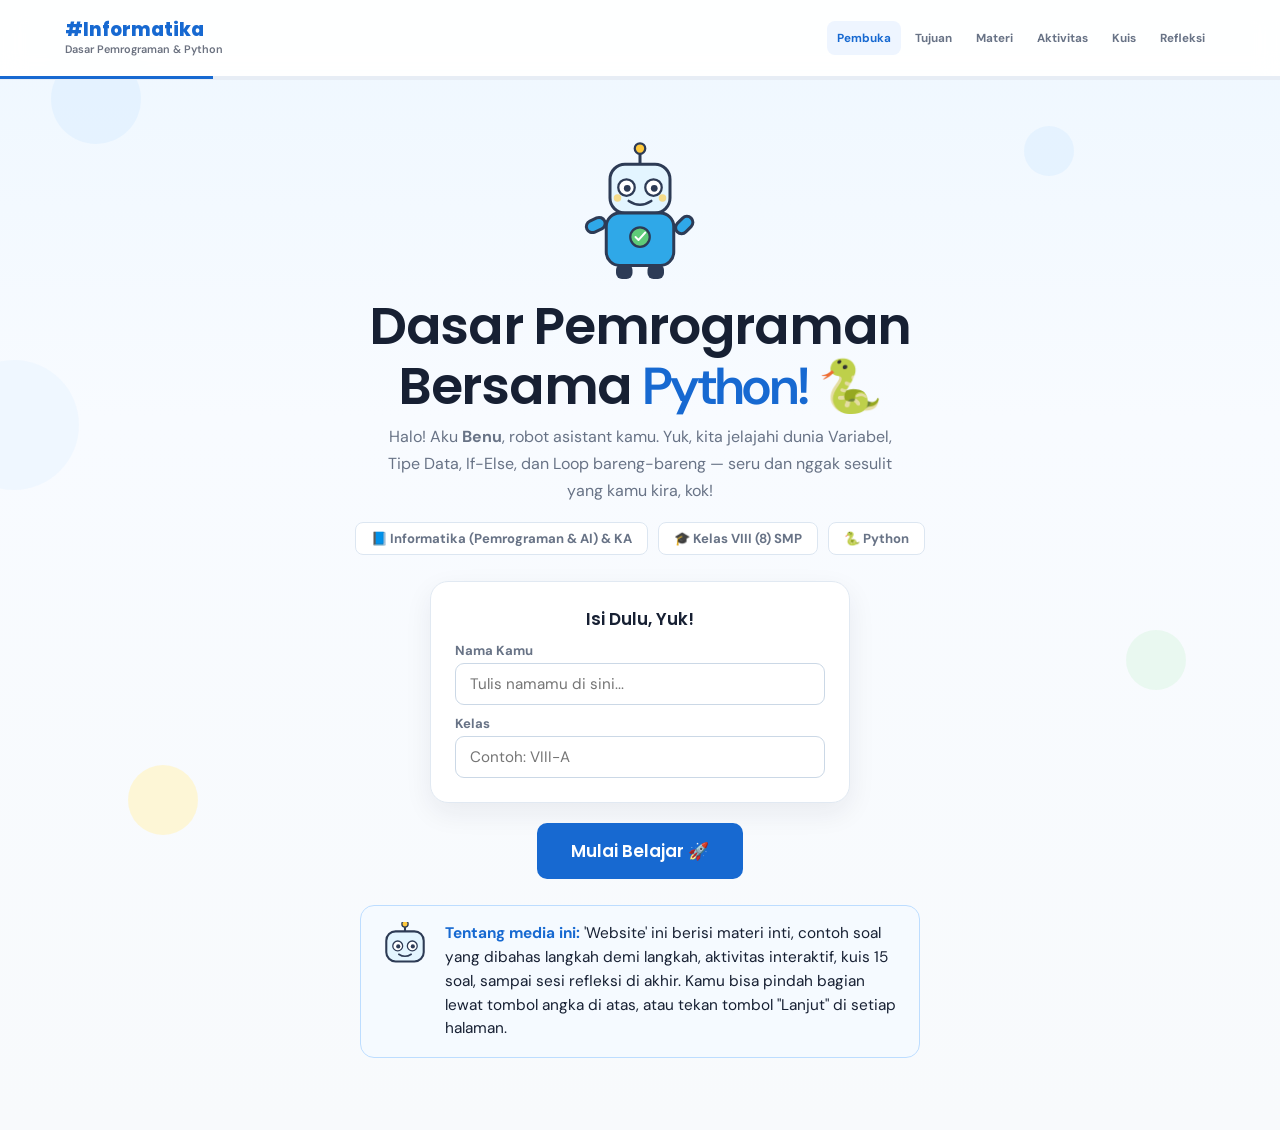
==== commit 54d0c2fb: "git commit -m "Update index.html and materi/basicProg_Python.html"" ====
--- a/materi/basicProg_Python.html
+++ b/materi/basicProg_Python.html
@@ -6,7 +6,7 @@
 <title>Petualangan Koding Bersama Python — Kelas 8 SMP</title>
 <link rel="preconnect" href="https://fonts.googleapis.com">
 <link rel="preconnect" href="https://fonts.gstatic.com" crossorigin>
-<link href="https://fonts.googleapis.com/css2?family=Fredoka:wght@400;500;600;700&family=Nunito:wght@400;600;700;800&family=Fira+Code:wght@400;500&display=swap" rel="stylesheet">
+<link href="https://fonts.googleapis.com/css2?family=DM+Sans:wght@400;500;600;700&family=Poppins:wght@500;600;700;800&family=Fira+Code:wght@400;500&display=swap" rel="stylesheet">
 <style>
 :root{
   --blue:#2FA8E8; --blue-dark:#1E7FB8; --blue-light:#E3F5FF;
@@ -332,16 +332,74 @@
   .panel{padding:16px;}
   .flow-branches{gap:14px;}
 }
+
+/* ===== Visual system aligned with the main #Informatika page ===== */
+:root{
+  --blue:#1769d1; --blue-dark:#1155ad; --blue-light:#eef7ff;
+  --yellow:#f4c542; --yellow-dark:#be8d00; --yellow-light:#fff8df;
+  --green:#38a169; --green-dark:#287a4e; --green-light:#effaf3;
+  --red:#dd5b5b; --red-dark:#b84040; --red-light:#fff0f0;
+  --navy:#172033; --navy-soft:#687386; --cream:#f8fafc;
+  --editor:#172033; --editor-line:#263551;
+  --radius-lg:18px; --radius-md:14px; --radius-sm:10px;
+}
+body{
+  font-family:'DM Sans',sans-serif;
+  background:linear-gradient(180deg,#eef7ff 0,#f8fbff 26rem,#f8fafc 100%);
+  color:var(--navy); padding-bottom:24px;
+}
+h1,h2,h3,h4,.font-heading,.topbar-title,.btn{font-family:'Poppins',sans-serif;}
+p,li,label,span,input,textarea,button{font-family:'DM Sans',sans-serif;}
+::selection{background:#cfe6ff;color:var(--navy);}
+.bg-shapes span{opacity:.75;filter:none;}
+.bg-shapes span:nth-child(1){background:#e1f1ff;}.bg-shapes span:nth-child(2){background:#e5f7eb;}
+.bg-shapes span:nth-child(3){background:#edf6ff;}.bg-shapes span:nth-child(4){background:#fff4c9;}
+.bg-shapes span:nth-child(5){background:#e1f1ff;}
+
+.topbar{background:rgba(255,255,255,.94);backdrop-filter:blur(12px);border-bottom:1px solid #e7edf5;padding:0 16px;}
+.topbar-inner{max-width:1150px;min-height:76px;gap:24px;}
+.topbar-title{font-size:1rem;color:var(--navy);font-weight:600;}
+.lesson-brand{display:flex;flex-direction:column;line-height:1.1;text-decoration:none;white-space:nowrap;}
+.lesson-brand-main{font-family:'Poppins',sans-serif;font-size:1.15rem;font-weight:800;color:var(--blue);}
+.lesson-brand-sub{margin-top:4px;color:#6b7280;font-size:.68rem;font-weight:600;}
+.topbar-title svg{display:none;}
+.steps{gap:4px;overflow-x:auto;padding:8px 0;}
+.step-dot{border:0;background:transparent;border-radius:8px;padding:9px 10px;color:var(--navy-soft);font-size:.73rem;box-shadow:none;}
+.step-dot .num{display:none;}
+.step-dot:hover{background:#f1f6fc;color:var(--blue);}
+.step-dot.active{background:#eef5ff;color:var(--blue);border:0;}
+.step-dot.done{background:transparent;color:var(--green-dark);border:0;}
+.progressbar-track{height:3px;max-width:none;margin:0 -16px;border:0;border-radius:0;background:#e7edf5;}
+.progressbar-fill{background:var(--blue);}
+
+.wrap{max-width:1000px;padding:46px 24px 24px;}
+.section-head{margin-bottom:28px;}
+.section-head h2{font-size:clamp(1.55rem,3vw,2.15rem);letter-spacing:-.6px;}
+.section-sub{color:var(--navy-soft);line-height:1.7;}
+.eyebrow-icon{gap:10px;}.eyebrow-icon svg{width:34px;height:34px;}
+.panel,.quiz-card,.identity-form{border:1px solid #e1e9f2;border-radius:var(--radius-lg);box-shadow:0 10px 28px rgba(23,32,51,.07);}
+.panel{padding:26px;margin-bottom:22px;}.panel.blue{background:#f2f8ff;}.panel.yellow{background:#fffaf0;}.panel.green{background:#f2fbf5;}
+.kodi-tip{background:#f5faff;border:1px solid #bdddff;border-radius:var(--radius-md);padding:16px 18px;}
+.kodi-tip .tip-text b{color:var(--blue);}
+.life-box{background:#f2fbf5;border:1px solid #bfe7cc;border-radius:var(--radius-md);}.life-box .life-text b{color:var(--green-dark);}
+.code-block{border:0;border-radius:var(--radius-md);box-shadow:0 8px 22px rgba(23,32,51,.16);}.code-block .code-titlebar{background:var(--editor-line);}
+.btn{border-radius:10px;padding:12px 20px;font-weight:600;box-shadow:none;}.btn:hover{transform:translateY(-1px);}.btn:active{transform:translateY(0);}
+.btn-primary{background:var(--blue);}.btn-primary:hover{background:var(--blue-dark);}.btn-yellow{background:var(--yellow);}.btn-green{background:var(--green);}.btn-outline{border:1px solid #d6e0ec;color:var(--navy);box-shadow:none;}
+.tab-btn,.badge,.loop-stat,.pick-chip{border:1px solid #dce6f1;box-shadow:none;}.tab-btn{border-radius:9px;color:var(--navy-soft);}.tab-btn.active{background:var(--blue);}.mini-box{background:#f8fafc;border:1px solid #dce6f1;}
+.varbox-input-row input,.scenario-input input,.scenario-input select,.reflect-textarea{border:1px solid #cbd8e6;border-radius:9px;}.varbox-input-row input:focus,.scenario-input input:focus,.scenario-input select:focus,.reflect-textarea:focus,.identity-form input:focus{outline:3px solid #dbeeff;border-color:var(--blue);}
+.box-3d,.flow-node,.loop-track,.loop-cell,.match-card,.opt-btn{border-width:1px;}.box-3d{box-shadow:0 5px 0 var(--yellow-dark);}.flow-node{border-color:#ccd9e7;}.flow-node.cond,.loop-track{border-color:#c9e3ff;}.loop-cell{border-color:#cbd8e6;}.match-card{border-color:#d6e1ed;border-radius:10px;}.match-card.selected{background:var(--blue);}.quiz-card{padding:28px;}.opt-btn{background:#fff;border-color:#d7e2ed;border-radius:10px;}.opt-btn:hover:not(:disabled){border-color:var(--blue);background:#f5faff;}.feedback-panel{border-width:1px;}.certificate{border:1px solid #c6ddf4;border-radius:var(--radius-lg);box-shadow:0 10px 28px rgba(23,32,51,.07);}.certificate .cert-name{color:var(--blue);}
+.cover-wrap{padding:12px 0 24px;}.cover-mascot{width:150px;height:150px;}.cover-title{font-family:'Poppins',sans-serif;font-size:clamp(2rem,5vw,3.25rem);letter-spacing:-1.3px;}.cover-title .hl{color:var(--blue);}.cover-badges{margin:18px 0 26px;}.badge{background:#fff;color:var(--navy-soft);border-radius:8px;}.identity-form{padding:24px;}.identity-form input{border:1px solid #cbd8e6;border-radius:9px;}.obj-list li{border:1px solid #dce6f1;border-radius:var(--radius-md);}.obj-list .obj-icon{background:var(--blue);font-family:'Poppins',sans-serif;}.footer-note{border-top:1px solid #dce6f1;}
+@media(max-width:720px){.topbar-inner{min-height:64px;}.lesson-brand-sub{display:none;}.step-dot{padding:8px;}.wrap{padding:30px 16px 20px;}.panel,.quiz-card{padding:20px;}}
 </style>
 </head>
 <body>
 <div class="bg-shapes"><span></span><span></span><span></span><span></span><span></span></div>
 <div class="topbar">
   <div class="topbar-inner">
-    <div class="topbar-title">
-      <svg viewBox="0 0 200 200" xmlns="http://www.w3.org/2000/svg"><rect x="55" y="100" width="90" height="70" rx="18" fill="#2FA8E8" stroke="#2D3B55" stroke-width="6"/><rect x="60" y="35" width="80" height="65" rx="20" fill="#E3F5FF" stroke="#2D3B55" stroke-width="6"/><circle cx="82" cy="66" r="11" fill="#FFFFFF" stroke="#2D3B55" stroke-width="4"/><circle cx="118" cy="66" r="11" fill="#FFFFFF" stroke="#2D3B55" stroke-width="4"/><circle cx="83" cy="67" r="5" fill="#2D3B55"/><circle cx="119" cy="67" r="5" fill="#2D3B55"/></svg>
-      <span>Dasar Pemrograman & Python</span>
-    </div>
+    <a class="lesson-brand" href="../index.html" aria-label="Kembali ke halaman utama #Informatika">
+      <span class="lesson-brand-main">#Informatika</span>
+      <span class="lesson-brand-sub">Dasar Pemrograman &amp; Python</span>
+    </a>
     <div class="steps" id="stepNav">
       <button class="step-dot" data-target="section-cover"><span class="num">1</span><span class="step-label">Pembuka</span></button>
       <button class="step-dot" data-target="section-tujuan"><span class="num">2</span><span class="step-label">Tujuan</span></button>
